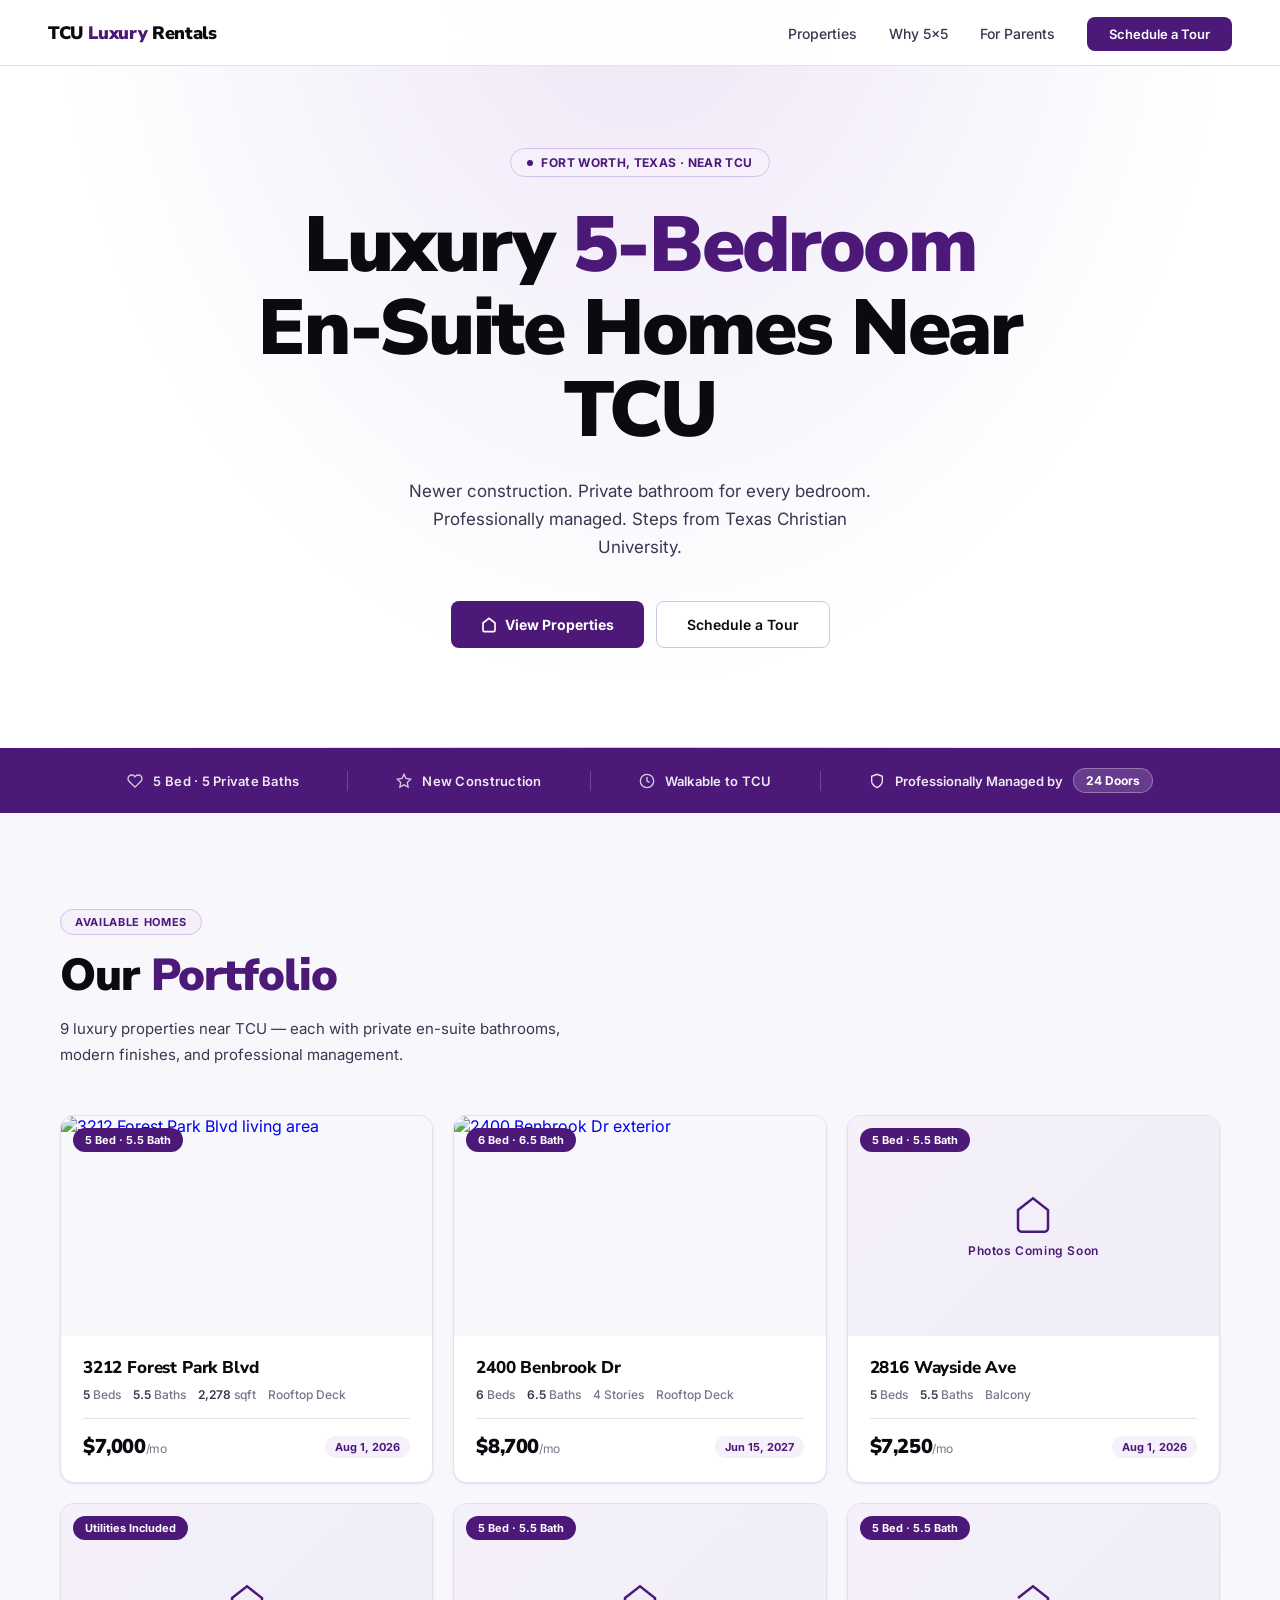
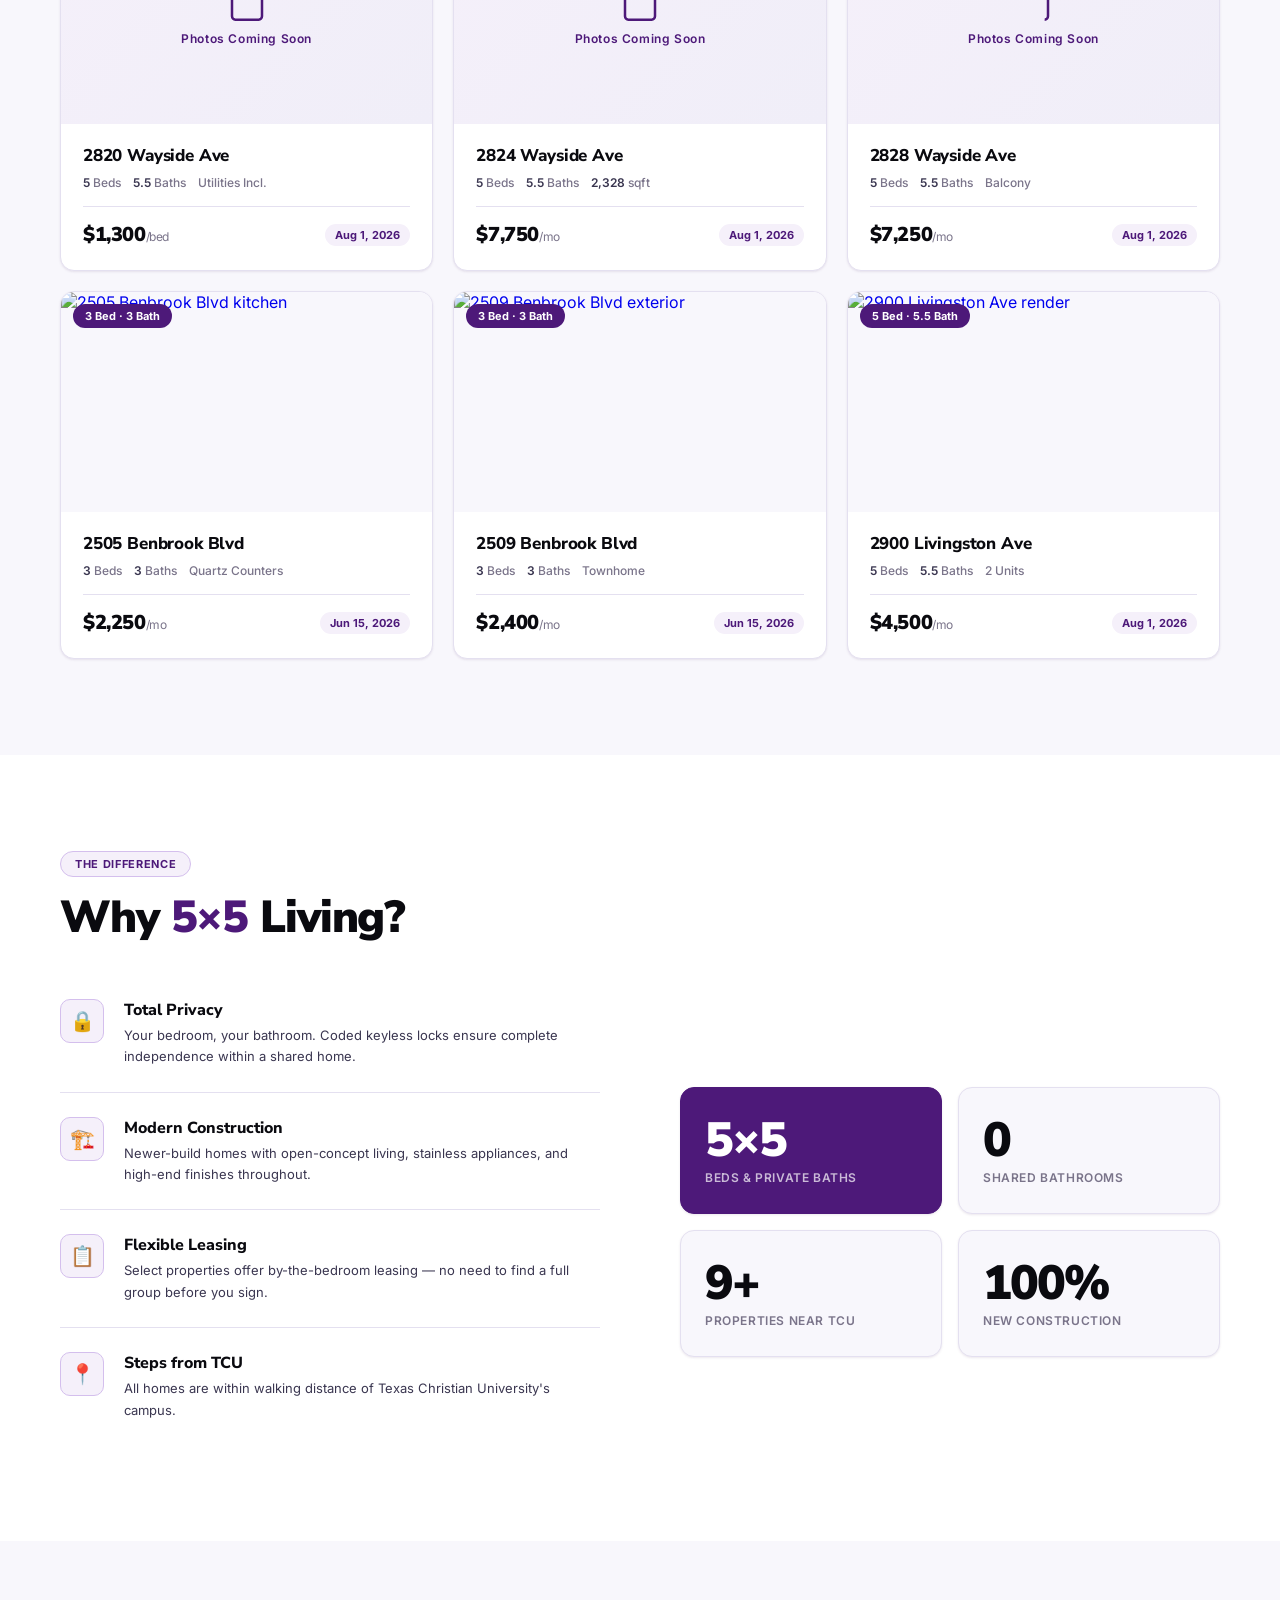
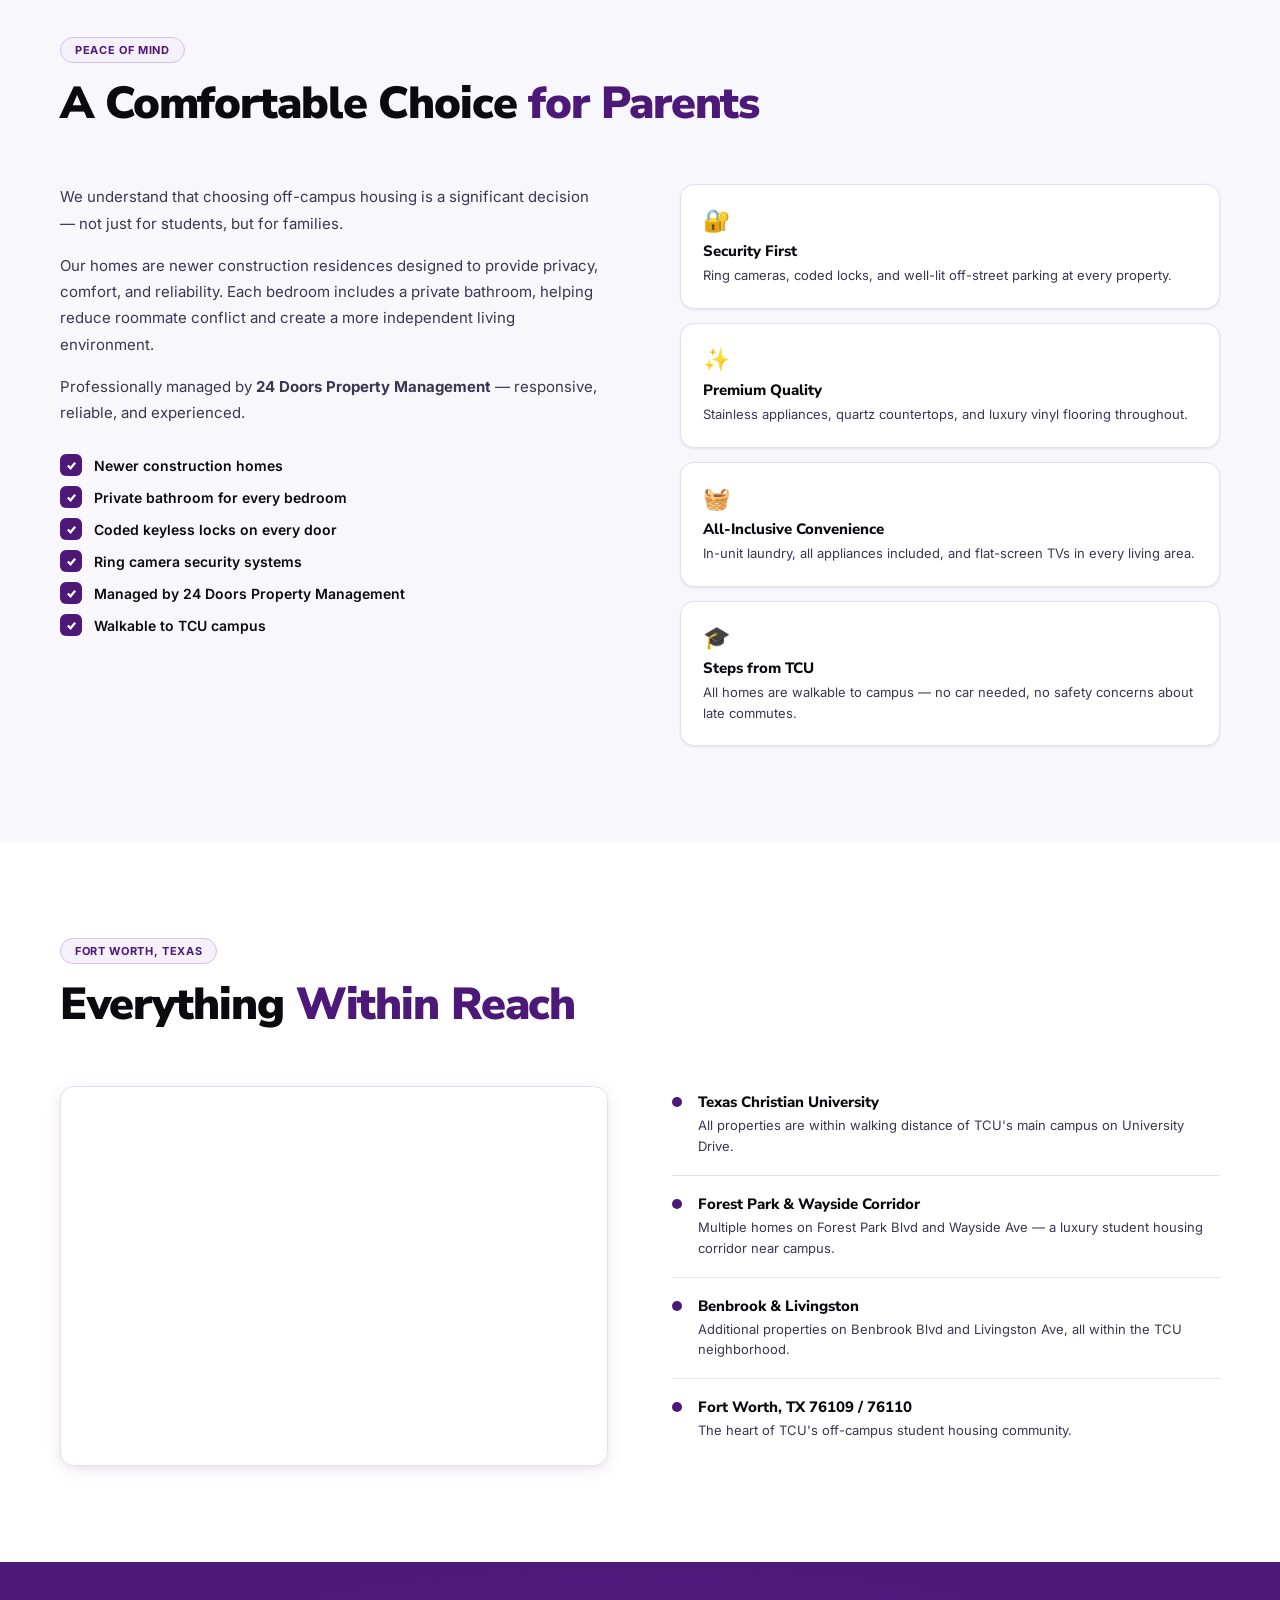
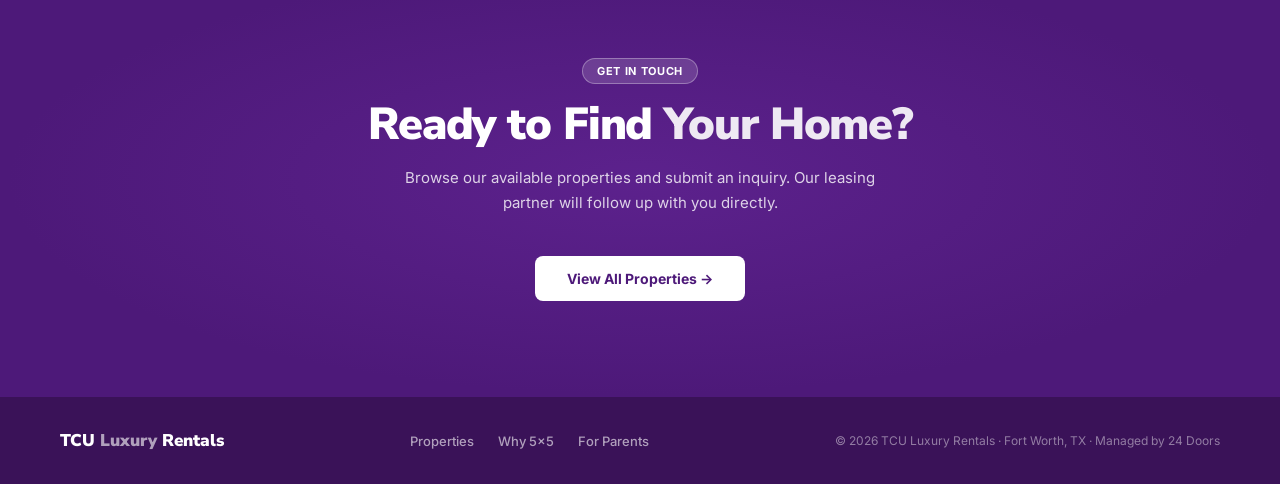
==== index.html @ 5ddd0b1a "Add files via upload" ====
<!DOCTYPE html>
<html lang="en">
<head>
  <meta charset="UTF-8">
  <meta name="viewport" content="width=device-width, initial-scale=1.0">
  <title>TCU Luxury Rentals | Luxury Student Homes Near TCU Fort Worth</title>
  <meta name="description" content="Luxury 5-bedroom en-suite homes near Texas Christian University. Private bathrooms, new construction, professionally managed by 24 Doors. Fort Worth, TX.">
  <meta name="keywords" content="TCU rentals, luxury student housing Fort Worth, 5 bedroom near TCU, en-suite student housing, TCU off-campus housing, 24 doors property management">
  <link rel="preconnect" href="https://fonts.googleapis.com">
  <link rel="preconnect" href="https://fonts.gstatic.com" crossorigin>
  <link href="https://fonts.googleapis.com/css2?family=Nunito+Sans:wght@300;400;600;700;800;900&family=Inter:wght@300;400;500;600&display=swap" rel="stylesheet">
  <style>
    :root {
      --white: #ffffff;
      --bg: #f8f7fc;
      --bg-2: #f0eef8;
      --border: #e4e0f0;
      --border-2: #ccc8e0;
      --text: #0a0a0f;
      --text-2: #3a3650;
      --text-3: #7a748a;
      --purple: #4D1979;
      --purple-light: #6b2aa0;
      --purple-dark: #3a1258;
      --purple-bg: #f5f0fa;
      --purple-bg-2: #ede5f7;
      --purple-border: #d4bfed;
      --shadow-sm: 0 1px 3px rgba(77,25,121,0.06), 0 1px 2px rgba(0,0,0,0.04);
      --shadow: 0 4px 16px rgba(77,25,121,0.1), 0 2px 4px rgba(0,0,0,0.04);
      --shadow-lg: 0 12px 40px rgba(77,25,121,0.15), 0 4px 12px rgba(0,0,0,0.06);
      --radius: 14px;
      --radius-sm: 8px;
    }
    * { margin: 0; padding: 0; box-sizing: border-box; }
    html { scroll-behavior: smooth; }
    body { background: var(--white); color: var(--text); font-family: 'Inter', sans-serif; font-weight: 400; overflow-x: hidden; -webkit-font-smoothing: antialiased; }

    /* NAV */
    nav {
      position: fixed; top: 0; left: 0; right: 0; z-index: 100;
      background: rgba(255,255,255,0.95); backdrop-filter: blur(20px);
      border-bottom: 1px solid var(--border);
      padding: 0 48px; height: 66px;
      display: flex; align-items: center; justify-content: space-between;
    }
    .nav-logo { font-family: 'Nunito Sans', sans-serif; font-size: 18px; font-weight: 900; color: var(--text); text-decoration: none; letter-spacing: -0.02em; }
    .nav-logo span { color: var(--purple); }
    .nav-links { display: flex; align-items: center; gap: 32px; list-style: none; }
    .nav-links a { color: var(--text-2); text-decoration: none; font-size: 14px; font-weight: 500; transition: color .2s; }
    .nav-links a:hover { color: var(--purple); }
    .nav-cta { background: var(--purple) !important; color: white !important; padding: 9px 22px !important; border-radius: var(--radius-sm) !important; font-size: 13px !important; font-weight: 600 !important; transition: background .2s !important; }
    .nav-cta:hover { background: var(--purple-light) !important; }

    /* HERO */
    .hero {
      padding: 148px 48px 100px;
      text-align: center;
      background: var(--white);
      position: relative; overflow: hidden;
    }
    .hero::before {
      content: ''; position: absolute; top: 0; left: 0; right: 0; height: 100%;
      background: radial-gradient(ellipse at 50% -10%, var(--purple-bg-2) 0%, transparent 65%);
      pointer-events: none;
    }
    .hero::after {
      content: ''; position: absolute; bottom: 0; left: 0; right: 0; height: 1px;
      background: linear-gradient(to right, transparent, var(--purple-border), transparent);
    }
    .hero-eyebrow {
      display: inline-flex; align-items: center; gap: 8px;
      background: var(--purple-bg); border: 1px solid var(--purple-border);
      color: var(--purple); font-size: 12px; font-weight: 700;
      padding: 6px 16px; border-radius: 999px; margin-bottom: 28px;
      letter-spacing: 0.03em; text-transform: uppercase;
    }
    .hero-eyebrow::before { content: ''; width: 6px; height: 6px; background: var(--purple); border-radius: 50%; }
    .hero h1 {
      font-family: 'Nunito Sans', sans-serif;
      font-size: clamp(42px, 6.5vw, 78px);
      font-weight: 900; line-height: 1.06;
      letter-spacing: -0.03em; color: var(--text);
      margin-bottom: 24px; max-width: 820px;
      margin-left: auto; margin-right: auto;
    }
    .hero h1 span { color: var(--purple); }
    .hero-sub { font-size: 17px; color: var(--text-2); line-height: 1.65; max-width: 500px; margin: 0 auto 40px; }
    .hero-btns { display: flex; gap: 12px; justify-content: center; flex-wrap: wrap; }
    .btn-primary {
      display: inline-flex; align-items: center; gap: 8px;
      background: var(--purple); color: white; padding: 14px 30px;
      border-radius: var(--radius-sm); font-size: 14px; font-weight: 700;
      text-decoration: none; transition: all .2s; border: none; cursor: pointer;
      font-family: 'Inter', sans-serif;
    }
    .btn-primary:hover { background: var(--purple-light); transform: translateY(-1px); box-shadow: 0 8px 24px rgba(77,25,121,0.3); }
    .btn-outline {
      display: inline-flex; align-items: center; gap: 8px;
      background: white; color: var(--text); padding: 14px 30px;
      border-radius: var(--radius-sm); font-size: 14px; font-weight: 600;
      text-decoration: none; border: 1.5px solid var(--border-2);
      transition: all .2s;
    }
    .btn-outline:hover { border-color: var(--purple); color: var(--purple); transform: translateY(-1px); }

    /* TRUST BAR */
    .trust-bar { background: var(--purple); padding: 20px 48px; }
    .trust-bar-inner {
      max-width: 1160px; margin: 0 auto;
      display: flex; align-items: center; justify-content: center;
      gap: 48px; flex-wrap: wrap;
    }
    .trust-item { display: flex; align-items: center; gap: 10px; font-size: 13px; font-weight: 600; color: rgba(255,255,255,0.9); letter-spacing: 0.02em; }
    .trust-item svg { opacity: 0.85; flex-shrink: 0; }
    .trust-divider { width: 1px; height: 20px; background: rgba(255,255,255,0.2); }
    .trust-managed { display: flex; align-items: center; gap: 10px; font-size: 13px; font-weight: 600; color: rgba(255,255,255,0.9); }
    .trust-managed-badge {
      background: rgba(255,255,255,0.15); border: 1px solid rgba(255,255,255,0.3);
      padding: 4px 12px; border-radius: 999px; font-size: 12px; font-weight: 700; color: white;
    }

    /* SECTION */
    section { padding: 96px 48px; }
    .section-inner { max-width: 1160px; margin: 0 auto; }
    .section-label {
      display: inline-block; font-size: 11px; font-weight: 700; color: var(--purple);
      background: var(--purple-bg); border: 1px solid var(--purple-border);
      padding: 5px 14px; border-radius: 999px; margin-bottom: 16px;
      letter-spacing: 0.06em; text-transform: uppercase;
    }
    .section-title {
      font-family: 'Nunito Sans', sans-serif;
      font-size: clamp(28px, 3.5vw, 46px); font-weight: 900;
      letter-spacing: -0.025em; color: var(--text); line-height: 1.1; margin-bottom: 16px;
    }
    .section-title span { color: var(--purple); }
    .section-sub { font-size: 15px; color: var(--text-2); line-height: 1.7; max-width: 520px; }

    /* PROPERTIES */
    #properties { background: var(--bg); }
    .properties-header { display: flex; align-items: flex-end; justify-content: space-between; margin-bottom: 48px; flex-wrap: wrap; gap: 20px; }
    .properties-grid { display: grid; grid-template-columns: repeat(3, 1fr); gap: 20px; }

    .property-card {
      background: var(--white); border: 1.5px solid var(--border);
      border-radius: var(--radius); overflow: hidden;
      text-decoration: none; display: block;
      transition: box-shadow .25s, transform .25s, border-color .25s;
      box-shadow: var(--shadow-sm);
    }
    .property-card:hover { box-shadow: var(--shadow-lg); transform: translateY(-5px); border-color: var(--purple-border); }
    .card-img-wrap { height: 220px; overflow: hidden; background: var(--bg); position: relative; }
    .card-img-wrap img { width: 100%; height: 100%; object-fit: cover; transition: transform .5s; }
    .property-card:hover .card-img-wrap img { transform: scale(1.04); }
    .card-img-placeholder {
      width: 100%; height: 100%;
      background: linear-gradient(135deg, var(--purple-bg) 0%, var(--bg-2) 100%);
      display: flex; flex-direction: column; align-items: center; justify-content: center; gap: 8px;
    }
    .card-img-placeholder span { font-size: 12px; font-weight: 600; color: var(--purple); letter-spacing: 0.05em; }
    .card-badge {
      position: absolute; top: 12px; left: 12px;
      background: var(--purple); color: white;
      font-size: 11px; font-weight: 700; padding: 5px 12px; border-radius: 999px;
    }
    .card-body { padding: 20px 22px 22px; }
    .card-address { font-family: 'Nunito Sans', sans-serif; font-size: 17px; font-weight: 800; color: var(--text); margin-bottom: 8px; letter-spacing: -0.01em; }
    .card-specs { display: flex; gap: 12px; margin-bottom: 16px; flex-wrap: wrap; }
    .card-spec { font-size: 12px; color: var(--text-3); font-weight: 500; }
    .card-spec strong { color: var(--text-2); font-weight: 600; }
    .card-footer { display: flex; align-items: center; justify-content: space-between; padding-top: 14px; border-top: 1px solid var(--border); }
    .card-price { font-family: 'Nunito Sans', sans-serif; font-size: 20px; font-weight: 900; color: var(--text); letter-spacing: -0.02em; }
    .card-price small { font-family: 'Inter', sans-serif; font-size: 12px; color: var(--text-3); font-weight: 400; }
    .card-avail { font-size: 11px; color: var(--purple); font-weight: 700; background: var(--purple-bg); padding: 4px 10px; border-radius: 999px; }

    /* WHY */
    #why { background: var(--white); }
    .why-grid { display: grid; grid-template-columns: 1fr 1fr; gap: 80px; align-items: center; margin-top: 56px; }
    .why-points { display: flex; flex-direction: column; gap: 0; }
    .why-point { display: flex; gap: 20px; align-items: flex-start; padding: 24px 0; border-bottom: 1px solid var(--border); }
    .why-point:first-child { padding-top: 0; }
    .why-point:last-child { border-bottom: none; }
    .why-point-icon { width: 44px; height: 44px; background: var(--purple-bg); border: 1.5px solid var(--purple-border); border-radius: 10px; display: flex; align-items: center; justify-content: center; flex-shrink: 0; font-size: 20px; }
    .why-point-text h4 { font-family: 'Nunito Sans', sans-serif; font-size: 16px; font-weight: 800; color: var(--text); margin-bottom: 4px; }
    .why-point-text p { font-size: 13px; color: var(--text-2); line-height: 1.65; }
    .why-stats { display: grid; grid-template-columns: 1fr 1fr; gap: 16px; }
    .why-stat-card { background: var(--bg); border: 1.5px solid var(--border); border-radius: var(--radius); padding: 28px 24px; box-shadow: var(--shadow-sm); }
    .why-stat-card.highlight { background: var(--purple); border-color: var(--purple); }
    .why-stat-num { font-family: 'Nunito Sans', sans-serif; font-size: 48px; font-weight: 900; letter-spacing: -0.04em; color: var(--text); line-height: 1; margin-bottom: 6px; }
    .why-stat-card.highlight .why-stat-num { color: white; }
    .why-stat-label { font-size: 12px; color: var(--text-3); font-weight: 600; text-transform: uppercase; letter-spacing: 0.05em; }
    .why-stat-card.highlight .why-stat-label { color: rgba(255,255,255,0.7); }

    /* PARENTS */
    #parents { background: var(--bg); }
    .parents-grid { display: grid; grid-template-columns: 1fr 1fr; gap: 80px; align-items: start; margin-top: 56px; }
    .parents-copy p { font-size: 15px; color: var(--text-2); line-height: 1.75; margin-bottom: 16px; }
    .parents-checklist { list-style: none; display: flex; flex-direction: column; gap: 10px; margin-top: 28px; }
    .parents-checklist li { display: flex; align-items: center; gap: 12px; font-size: 14px; font-weight: 600; color: var(--text); }
    .check-icon { width: 22px; height: 22px; background: var(--purple); border-radius: 6px; display: flex; align-items: center; justify-content: center; flex-shrink: 0; }
    .check-icon svg { width: 11px; height: 11px; color: white; }
    .parents-right { display: flex; flex-direction: column; gap: 14px; }
    .highlight-card { background: var(--white); border: 1.5px solid var(--border); border-radius: var(--radius); padding: 22px; transition: all .2s; box-shadow: var(--shadow-sm); }
    .highlight-card:hover { box-shadow: var(--shadow); border-color: var(--purple-border); transform: translateY(-2px); }
    .highlight-card-icon { font-size: 22px; margin-bottom: 8px; display: block; }
    .highlight-card h4 { font-family: 'Nunito Sans', sans-serif; font-size: 15px; font-weight: 800; color: var(--text); margin-bottom: 4px; }
    .highlight-card p { font-size: 13px; color: var(--text-2); line-height: 1.6; }

    /* LOCATION */
    #location { background: var(--white); }
    .location-grid { display: grid; grid-template-columns: 1fr 1fr; gap: 64px; align-items: center; margin-top: 56px; }
    .location-map { height: 380px; border-radius: var(--radius); overflow: hidden; border: 1.5px solid var(--border); box-shadow: var(--shadow); }
    .location-map iframe { width: 100%; height: 100%; border: none; }
    .location-points { display: flex; flex-direction: column; }
    .location-point { display: flex; gap: 16px; align-items: flex-start; padding: 18px 0; border-bottom: 1px solid var(--border); }
    .location-point:first-child { padding-top: 0; }
    .location-point:last-child { border-bottom: none; }
    .location-dot { width: 10px; height: 10px; background: var(--purple); border-radius: 50%; margin-top: 5px; flex-shrink: 0; }
    .location-point h4 { font-family: 'Nunito Sans', sans-serif; font-size: 15px; font-weight: 800; color: var(--text); margin-bottom: 3px; }
    .location-point p { font-size: 13px; color: var(--text-2); line-height: 1.6; }

    /* CTA */
    #contact { background: var(--purple); padding: 96px 48px; text-align: center; position: relative; overflow: hidden; }
    #contact::before { content: ''; position: absolute; inset: 0; background: radial-gradient(ellipse at center, rgba(107,42,160,0.5) 0%, transparent 70%); }
    #contact .section-inner { position: relative; z-index: 1; }
    #contact .section-label { background: rgba(255,255,255,0.15); border-color: rgba(255,255,255,0.3); color: white; }
    #contact .section-title { color: white; }
    #contact .section-sub { color: rgba(255,255,255,0.8); margin: 0 auto 40px; text-align: center; }
    .btn-white { display: inline-flex; align-items: center; gap: 8px; background: white; color: var(--purple); padding: 14px 32px; border-radius: var(--radius-sm); font-size: 14px; font-weight: 700; text-decoration: none; transition: all .2s; font-family: 'Inter', sans-serif; }
    .btn-white:hover { transform: translateY(-2px); box-shadow: 0 8px 32px rgba(0,0,0,0.2); }

    /* FOOTER */
    footer { background: var(--purple-dark); padding: 32px 48px; }
    .footer-inner { max-width: 1160px; margin: 0 auto; display: flex; align-items: center; justify-content: space-between; flex-wrap: wrap; gap: 16px; }
    .footer-logo { font-family: 'Nunito Sans', sans-serif; font-size: 17px; font-weight: 900; color: white; }
    .footer-logo span { color: rgba(255,255,255,0.6); }
    .footer-links { display: flex; gap: 24px; list-style: none; }
    .footer-links a { font-size: 13px; color: rgba(255,255,255,0.6); text-decoration: none; font-weight: 500; transition: color .2s; }
    .footer-links a:hover { color: white; }
    .footer-copy { font-size: 12px; color: rgba(255,255,255,0.45); }

    /* MOBILE STICKY */
    .sticky-cta { display: none; position: fixed; bottom: 16px; left: 16px; right: 16px; z-index: 99; background: var(--purple); color: white; text-align: center; padding: 15px; border-radius: var(--radius-sm); font-size: 14px; font-weight: 700; text-decoration: none; box-shadow: 0 8px 24px rgba(77,25,121,0.4); font-family: 'Inter', sans-serif; }

    /* RESPONSIVE */
    @media (max-width: 1024px) { .properties-grid { grid-template-columns: repeat(2, 1fr); } }
    @media (max-width: 768px) {
      nav { padding: 0 20px; } .nav-links { display: none; }
      section { padding: 64px 20px; } .hero { padding: 110px 20px 72px; }
      .trust-bar { padding: 16px 20px; } .trust-bar-inner { gap: 16px; } .trust-divider { display: none; }
      .properties-grid { grid-template-columns: 1fr; gap: 16px; }
      .why-grid, .parents-grid, .location-grid { grid-template-columns: 1fr; gap: 40px; }
      .why-stats { grid-template-columns: 1fr 1fr; }
      footer { padding: 28px 20px; } .footer-inner { flex-direction: column; gap: 12px; } .footer-links { display: none; }
      .sticky-cta { display: block; } #contact { padding: 72px 20px; }
    }
    @media (max-width: 480px) { .hero h1 { font-size: 38px; } .hero-btns { flex-direction: column; align-items: center; } .why-stats { grid-template-columns: 1fr; } }

    @keyframes fadeUp { from { opacity: 0; transform: translateY(16px); } to { opacity: 1; transform: translateY(0); } }
    .hero-content-wrap { animation: fadeUp 0.7s ease forwards; }
  </style>
</head>
<body>

  <nav>
    <a href="index.html" class="nav-logo">TCU <span>Luxury</span> Rentals</a>
    <ul class="nav-links">
      <li><a href="#properties">Properties</a></li>
      <li><a href="#why">Why 5×5</a></li>
      <li><a href="#parents">For Parents</a></li>
      <li><a href="#contact" class="nav-cta">Schedule a Tour</a></li>
    </ul>
  </nav>

  <section class="hero">
    <div class="hero-content-wrap">
      <div class="hero-eyebrow">Fort Worth, Texas &middot; Near TCU</div>
      <h1>Luxury <span>5-Bedroom</span><br>En-Suite Homes Near TCU</h1>
      <p class="hero-sub">Newer construction. Private bathroom for every bedroom. Professionally managed. Steps from Texas Christian University.</p>
      <div class="hero-btns">
        <a href="#properties" class="btn-primary">
          <svg width="16" height="16" viewBox="0 0 24 24" fill="none" stroke="currentColor" stroke-width="2.5"><path d="M3 9l9-7 9 7v11a2 2 0 01-2 2H5a2 2 0 01-2-2z"/></svg>
          View Properties
        </a>
        <a href="#contact" class="btn-outline">Schedule a Tour</a>
      </div>
    </div>
  </section>

  <div class="trust-bar">
    <div class="trust-bar-inner">
      <div class="trust-item">
        <svg width="16" height="16" viewBox="0 0 24 24" fill="none" stroke="currentColor" stroke-width="2"><path d="M20.84 4.61a5.5 5.5 0 00-7.78 0L12 5.67l-1.06-1.06a5.5 5.5 0 00-7.78 7.78l1.06 1.06L12 21.23l7.78-7.78 1.06-1.06a5.5 5.5 0 000-7.78z"/></svg>
        5 Bed · 5 Private Baths
      </div>
      <div class="trust-divider"></div>
      <div class="trust-item">
        <svg width="16" height="16" viewBox="0 0 24 24" fill="none" stroke="currentColor" stroke-width="2"><polygon points="12,2 15.09,8.26 22,9.27 17,14.14 18.18,21.02 12,17.77 5.82,21.02 7,14.14 2,9.27 8.91,8.26"/></svg>
        New Construction
      </div>
      <div class="trust-divider"></div>
      <div class="trust-item">
        <svg width="16" height="16" viewBox="0 0 24 24" fill="none" stroke="currentColor" stroke-width="2"><circle cx="12" cy="12" r="10"/><polyline points="12,6 12,12 16,14"/></svg>
        Walkable to TCU
      </div>
      <div class="trust-divider"></div>
      <div class="trust-managed">
        <svg width="16" height="16" viewBox="0 0 24 24" fill="none" stroke="currentColor" stroke-width="2"><path d="M12 22s8-4 8-10V5l-8-3-8 3v7c0 6 8 10 8 10z"/></svg>
        Professionally Managed by <div class="trust-managed-badge">24 Doors</div>
      </div>
    </div>
  </div>

  <section id="properties">
    <div class="section-inner">
      <div class="properties-header">
        <div>
          <span class="section-label">Available Homes</span>
          <h2 class="section-title">Our <span>Portfolio</span></h2>
          <p class="section-sub">9 luxury properties near TCU — each with private en-suite bathrooms, modern finishes, and professional management.</p>
        </div>
      </div>
      <div class="properties-grid">

        <a href="properties/3212-forest-park.html" class="property-card">
          <div class="card-img-wrap">
            <img src="images/3212-forest-park/living-1.jpg" alt="3212 Forest Park Blvd living area" loading="lazy">
            <div class="card-badge">5 Bed · 5.5 Bath</div>
          </div>
          <div class="card-body">
            <div class="card-address">3212 Forest Park Blvd</div>
            <div class="card-specs">
              <div class="card-spec"><strong>5</strong> Beds</div>
              <div class="card-spec"><strong>5.5</strong> Baths</div>
              <div class="card-spec"><strong>2,278</strong> sqft</div>
              <div class="card-spec">Rooftop Deck</div>
            </div>
            <div class="card-footer">
              <div class="card-price">$7,000<small>/mo</small></div>
              <div class="card-avail">Aug 1, 2026</div>
            </div>
          </div>
        </a>

        <a href="properties/2400-benbrook-dr.html" class="property-card">
          <div class="card-img-wrap">
            <img src="images/2400-benbrook-dr/exterior-aerial-2.jpg" alt="2400 Benbrook Dr exterior" loading="lazy">
            <div class="card-badge">6 Bed · 6.5 Bath</div>
          </div>
          <div class="card-body">
            <div class="card-address">2400 Benbrook Dr</div>
            <div class="card-specs">
              <div class="card-spec"><strong>6</strong> Beds</div>
              <div class="card-spec"><strong>6.5</strong> Baths</div>
              <div class="card-spec">4 Stories</div>
              <div class="card-spec">Rooftop Deck</div>
            </div>
            <div class="card-footer">
              <div class="card-price">$8,700<small>/mo</small></div>
              <div class="card-avail">Jun 15, 2027</div>
            </div>
          </div>
        </a>

        <a href="properties/2816-wayside.html" class="property-card">
          <div class="card-img-wrap">
            <div class="card-img-placeholder">
              <svg width="40" height="40" viewBox="0 0 24 24" fill="none" stroke="#4D1979" stroke-width="1.5"><path d="M3 9l9-7 9 7v11a2 2 0 01-2 2H5a2 2 0 01-2-2z"/></svg>
              <span>Photos Coming Soon</span>
            </div>
            <div class="card-badge">5 Bed · 5.5 Bath</div>
          </div>
          <div class="card-body">
            <div class="card-address">2816 Wayside Ave</div>
            <div class="card-specs">
              <div class="card-spec"><strong>5</strong> Beds</div>
              <div class="card-spec"><strong>5.5</strong> Baths</div>
              <div class="card-spec">Balcony</div>
            </div>
            <div class="card-footer">
              <div class="card-price">$7,250<small>/mo</small></div>
              <div class="card-avail">Aug 1, 2026</div>
            </div>
          </div>
        </a>

        <a href="properties/2820-wayside.html" class="property-card">
          <div class="card-img-wrap">
            <div class="card-img-placeholder">
              <svg width="40" height="40" viewBox="0 0 24 24" fill="none" stroke="#4D1979" stroke-width="1.5"><path d="M3 9l9-7 9 7v11a2 2 0 01-2 2H5a2 2 0 01-2-2z"/></svg>
              <span>Photos Coming Soon</span>
            </div>
            <div class="card-badge">Utilities Included</div>
          </div>
          <div class="card-body">
            <div class="card-address">2820 Wayside Ave</div>
            <div class="card-specs">
              <div class="card-spec"><strong>5</strong> Beds</div>
              <div class="card-spec"><strong>5.5</strong> Baths</div>
              <div class="card-spec">Utilities Incl.</div>
            </div>
            <div class="card-footer">
              <div class="card-price">$1,300<small>/bed</small></div>
              <div class="card-avail">Aug 1, 2026</div>
            </div>
          </div>
        </a>

        <a href="properties/2824-wayside.html" class="property-card">
          <div class="card-img-wrap">
            <div class="card-img-placeholder">
              <svg width="40" height="40" viewBox="0 0 24 24" fill="none" stroke="#4D1979" stroke-width="1.5"><path d="M3 9l9-7 9 7v11a2 2 0 01-2 2H5a2 2 0 01-2-2z"/></svg>
              <span>Photos Coming Soon</span>
            </div>
            <div class="card-badge">5 Bed · 5.5 Bath</div>
          </div>
          <div class="card-body">
            <div class="card-address">2824 Wayside Ave</div>
            <div class="card-specs">
              <div class="card-spec"><strong>5</strong> Beds</div>
              <div class="card-spec"><strong>5.5</strong> Baths</div>
              <div class="card-spec"><strong>2,328</strong> sqft</div>
            </div>
            <div class="card-footer">
              <div class="card-price">$7,750<small>/mo</small></div>
              <div class="card-avail">Aug 1, 2026</div>
            </div>
          </div>
        </a>

        <a href="properties/2828-wayside.html" class="property-card">
          <div class="card-img-wrap">
            <div class="card-img-placeholder">
              <svg width="40" height="40" viewBox="0 0 24 24" fill="none" stroke="#4D1979" stroke-width="1.5"><path d="M3 9l9-7 9 7v11a2 2 0 01-2 2"/></svg>
              <span>Photos Coming Soon</span>
            </div>
            <div class="card-badge">5 Bed · 5.5 Bath</div>
          </div>
          <div class="card-body">
            <div class="card-address">2828 Wayside Ave</div>
            <div class="card-specs">
              <div class="card-spec"><strong>5</strong> Beds</div>
              <div class="card-spec"><strong>5.5</strong> Baths</div>
              <div class="card-spec">Balcony</div>
            </div>
            <div class="card-footer">
              <div class="card-price">$7,250<small>/mo</small></div>
              <div class="card-avail">Aug 1, 2026</div>
            </div>
          </div>
        </a>

        <a href="properties/2505-benbrook-blvd.html" class="property-card">
          <div class="card-img-wrap">
            <img src="images/2505-benbrook-blvd/kitchen-2.jpg" alt="2505 Benbrook Blvd kitchen" loading="lazy">
            <div class="card-badge">3 Bed · 3 Bath</div>
          </div>
          <div class="card-body">
            <div class="card-address">2505 Benbrook Blvd</div>
            <div class="card-specs">
              <div class="card-spec"><strong>3</strong> Beds</div>
              <div class="card-spec"><strong>3</strong> Baths</div>
              <div class="card-spec">Quartz Counters</div>
            </div>
            <div class="card-footer">
              <div class="card-price">$2,250<small>/mo</small></div>
              <div class="card-avail">Jun 15, 2026</div>
            </div>
          </div>
        </a>

        <a href="properties/2509-benbrook-blvd.html" class="property-card">
          <div class="card-img-wrap">
            <img src="images/2509-benbrook-blvd/exterior.webp" alt="2509 Benbrook Blvd exterior" loading="lazy">
            <div class="card-badge">3 Bed · 3 Bath</div>
          </div>
          <div class="card-body">
            <div class="card-address">2509 Benbrook Blvd</div>
            <div class="card-specs">
              <div class="card-spec"><strong>3</strong> Beds</div>
              <div class="card-spec"><strong>3</strong> Baths</div>
              <div class="card-spec">Townhome</div>
            </div>
            <div class="card-footer">
              <div class="card-price">$2,400<small>/mo</small></div>
              <div class="card-avail">Jun 15, 2026</div>
            </div>
          </div>
        </a>

        <a href="properties/2900-livingston.html" class="property-card">
          <div class="card-img-wrap">
            <img src="images/2900-livingston/exterior-render.webp" alt="2900 Livingston Ave render" loading="lazy">
            <div class="card-badge">5 Bed · 5.5 Bath</div>
          </div>
          <div class="card-body">
            <div class="card-address">2900 Livingston Ave</div>
            <div class="card-specs">
              <div class="card-spec"><strong>5</strong> Beds</div>
              <div class="card-spec"><strong>5.5</strong> Baths</div>
              <div class="card-spec">2 Units</div>
            </div>
            <div class="card-footer">
              <div class="card-price">$4,500<small>/mo</small></div>
              <div class="card-avail">Aug 1, 2026</div>
            </div>
          </div>
        </a>

      </div>
    </div>
  </section>

  <section id="why">
    <div class="section-inner">
      <span class="section-label">The Difference</span>
      <h2 class="section-title">Why <span>5×5</span> Living?</h2>
      <div class="why-grid">
        <div class="why-points">
          <div class="why-point">
            <div class="why-point-icon">🔒</div>
            <div class="why-point-text">
              <h4>Total Privacy</h4>
              <p>Your bedroom, your bathroom. Coded keyless locks ensure complete independence within a shared home.</p>
            </div>
          </div>
          <div class="why-point">
            <div class="why-point-icon">🏗️</div>
            <div class="why-point-text">
              <h4>Modern Construction</h4>
              <p>Newer-build homes with open-concept living, stainless appliances, and high-end finishes throughout.</p>
            </div>
          </div>
          <div class="why-point">
            <div class="why-point-icon">📋</div>
            <div class="why-point-text">
              <h4>Flexible Leasing</h4>
              <p>Select properties offer by-the-bedroom leasing — no need to find a full group before you sign.</p>
            </div>
          </div>
          <div class="why-point">
            <div class="why-point-icon">📍</div>
            <div class="why-point-text">
              <h4>Steps from TCU</h4>
              <p>All homes are within walking distance of Texas Christian University's campus.</p>
            </div>
          </div>
        </div>
        <div class="why-stats">
          <div class="why-stat-card highlight">
            <div class="why-stat-num">5×5</div>
            <div class="why-stat-label">Beds & Private Baths</div>
          </div>
          <div class="why-stat-card">
            <div class="why-stat-num">0</div>
            <div class="why-stat-label">Shared Bathrooms</div>
          </div>
          <div class="why-stat-card">
            <div class="why-stat-num">9+</div>
            <div class="why-stat-label">Properties Near TCU</div>
          </div>
          <div class="why-stat-card">
            <div class="why-stat-num">100%</div>
            <div class="why-stat-label">New Construction</div>
          </div>
        </div>
      </div>
    </div>
  </section>

  <section id="parents">
    <div class="section-inner">
      <span class="section-label">Peace of Mind</span>
      <h2 class="section-title">A Comfortable Choice <span>for Parents</span></h2>
      <div class="parents-grid">
        <div>
          <div class="parents-copy">
            <p>We understand that choosing off-campus housing is a significant decision — not just for students, but for families.</p>
            <p>Our homes are newer construction residences designed to provide privacy, comfort, and reliability. Each bedroom includes a private bathroom, helping reduce roommate conflict and create a more independent living environment.</p>
            <p>Professionally managed by <strong>24 Doors Property Management</strong> — responsive, reliable, and experienced.</p>
          </div>
          <ul class="parents-checklist">
            <li><div class="check-icon"><svg viewBox="0 0 12 12" fill="none" stroke="currentColor" stroke-width="2.5"><polyline points="2,6 5,9 10,3"/></svg></div>Newer construction homes</li>
            <li><div class="check-icon"><svg viewBox="0 0 12 12" fill="none" stroke="currentColor" stroke-width="2.5"><polyline points="2,6 5,9 10,3"/></svg></div>Private bathroom for every bedroom</li>
            <li><div class="check-icon"><svg viewBox="0 0 12 12" fill="none" stroke="currentColor" stroke-width="2.5"><polyline points="2,6 5,9 10,3"/></svg></div>Coded keyless locks on every door</li>
            <li><div class="check-icon"><svg viewBox="0 0 12 12" fill="none" stroke="currentColor" stroke-width="2.5"><polyline points="2,6 5,9 10,3"/></svg></div>Ring camera security systems</li>
            <li><div class="check-icon"><svg viewBox="0 0 12 12" fill="none" stroke="currentColor" stroke-width="2.5"><polyline points="2,6 5,9 10,3"/></svg></div>Managed by 24 Doors Property Management</li>
            <li><div class="check-icon"><svg viewBox="0 0 12 12" fill="none" stroke="currentColor" stroke-width="2.5"><polyline points="2,6 5,9 10,3"/></svg></div>Walkable to TCU campus</li>
          </ul>
        </div>
        <div class="parents-right">
          <div class="highlight-card"><span class="highlight-card-icon">🔐</span><h4>Security First</h4><p>Ring cameras, coded locks, and well-lit off-street parking at every property.</p></div>
          <div class="highlight-card"><span class="highlight-card-icon">✨</span><h4>Premium Quality</h4><p>Stainless appliances, quartz countertops, and luxury vinyl flooring throughout.</p></div>
          <div class="highlight-card"><span class="highlight-card-icon">🧺</span><h4>All-Inclusive Convenience</h4><p>In-unit laundry, all appliances included, and flat-screen TVs in every living area.</p></div>
          <div class="highlight-card"><span class="highlight-card-icon">🎓</span><h4>Steps from TCU</h4><p>All homes are walkable to campus — no car needed, no safety concerns about late commutes.</p></div>
        </div>
      </div>
    </div>
  </section>

  <section id="location">
    <div class="section-inner">
      <span class="section-label">Fort Worth, Texas</span>
      <h2 class="section-title">Everything <span>Within Reach</span></h2>
      <div class="location-grid">
        <div class="location-map">
          <iframe src="https://www.google.com/maps/embed?pb=!1m14!1m12!1m3!1d6706.75!2d-97.3657!3d32.7093!2m3!1f0!2f0!3f0!3m2!1i1024!2i768!4f13.1!5e0!3m2!1sen!2sus!4v1" allowfullscreen="" loading="lazy" referrerpolicy="no-referrer-when-downgrade"></iframe>
        </div>
        <div class="location-points">
          <div class="location-point"><div class="location-dot"></div><div><h4>Texas Christian University</h4><p>All properties are within walking distance of TCU's main campus on University Drive.</p></div></div>
          <div class="location-point"><div class="location-dot"></div><div><h4>Forest Park & Wayside Corridor</h4><p>Multiple homes on Forest Park Blvd and Wayside Ave — a luxury student housing corridor near campus.</p></div></div>
          <div class="location-point"><div class="location-dot"></div><div><h4>Benbrook & Livingston</h4><p>Additional properties on Benbrook Blvd and Livingston Ave, all within the TCU neighborhood.</p></div></div>
          <div class="location-point"><div class="location-dot"></div><div><h4>Fort Worth, TX 76109 / 76110</h4><p>The heart of TCU's off-campus student housing community.</p></div></div>
        </div>
      </div>
    </div>
  </section>

  <section id="contact">
    <div class="section-inner">
      <span class="section-label">Get in Touch</span>
      <h2 class="section-title">Ready to Find <span style="color:rgba(255,255,255,0.9)">Your Home?</span></h2>
      <p class="section-sub">Browse our available properties and submit an inquiry. Our leasing partner will follow up with you directly.</p>
      <a href="#properties" class="btn-white">View All Properties →</a>
    </div>
  </section>

  <footer>
    <div class="footer-inner">
      <div class="footer-logo">TCU <span>Luxury</span> Rentals</div>
      <ul class="footer-links">
        <li><a href="#properties">Properties</a></li>
        <li><a href="#why">Why 5×5</a></li>
        <li><a href="#parents">For Parents</a></li>
      </ul>
      <p class="footer-copy">© 2026 TCU Luxury Rentals · Fort Worth, TX · Managed by 24 Doors</p>
    </div>
  </footer>

  <a href="#properties" class="sticky-cta">View Properties & Schedule a Tour</a>

  <script>
    const cards = document.querySelectorAll('.property-card');
    const observer = new IntersectionObserver((entries) => {
      entries.forEach((entry, i) => {
        if (entry.isIntersecting) {
          setTimeout(() => { entry.target.style.opacity = '1'; entry.target.style.transform = 'translateY(0)'; }, i * 60);
          observer.unobserve(entry.target);
        }
      });
    }, { threshold: 0.08 });
    cards.forEach(card => {
      card.style.opacity = '0'; card.style.transform = 'translateY(12px)';
      card.style.transition = 'opacity 0.45s ease, transform 0.45s ease, box-shadow 0.25s, border-color 0.25s';
      observer.observe(card);
    });
  </script>
</body>
</html>
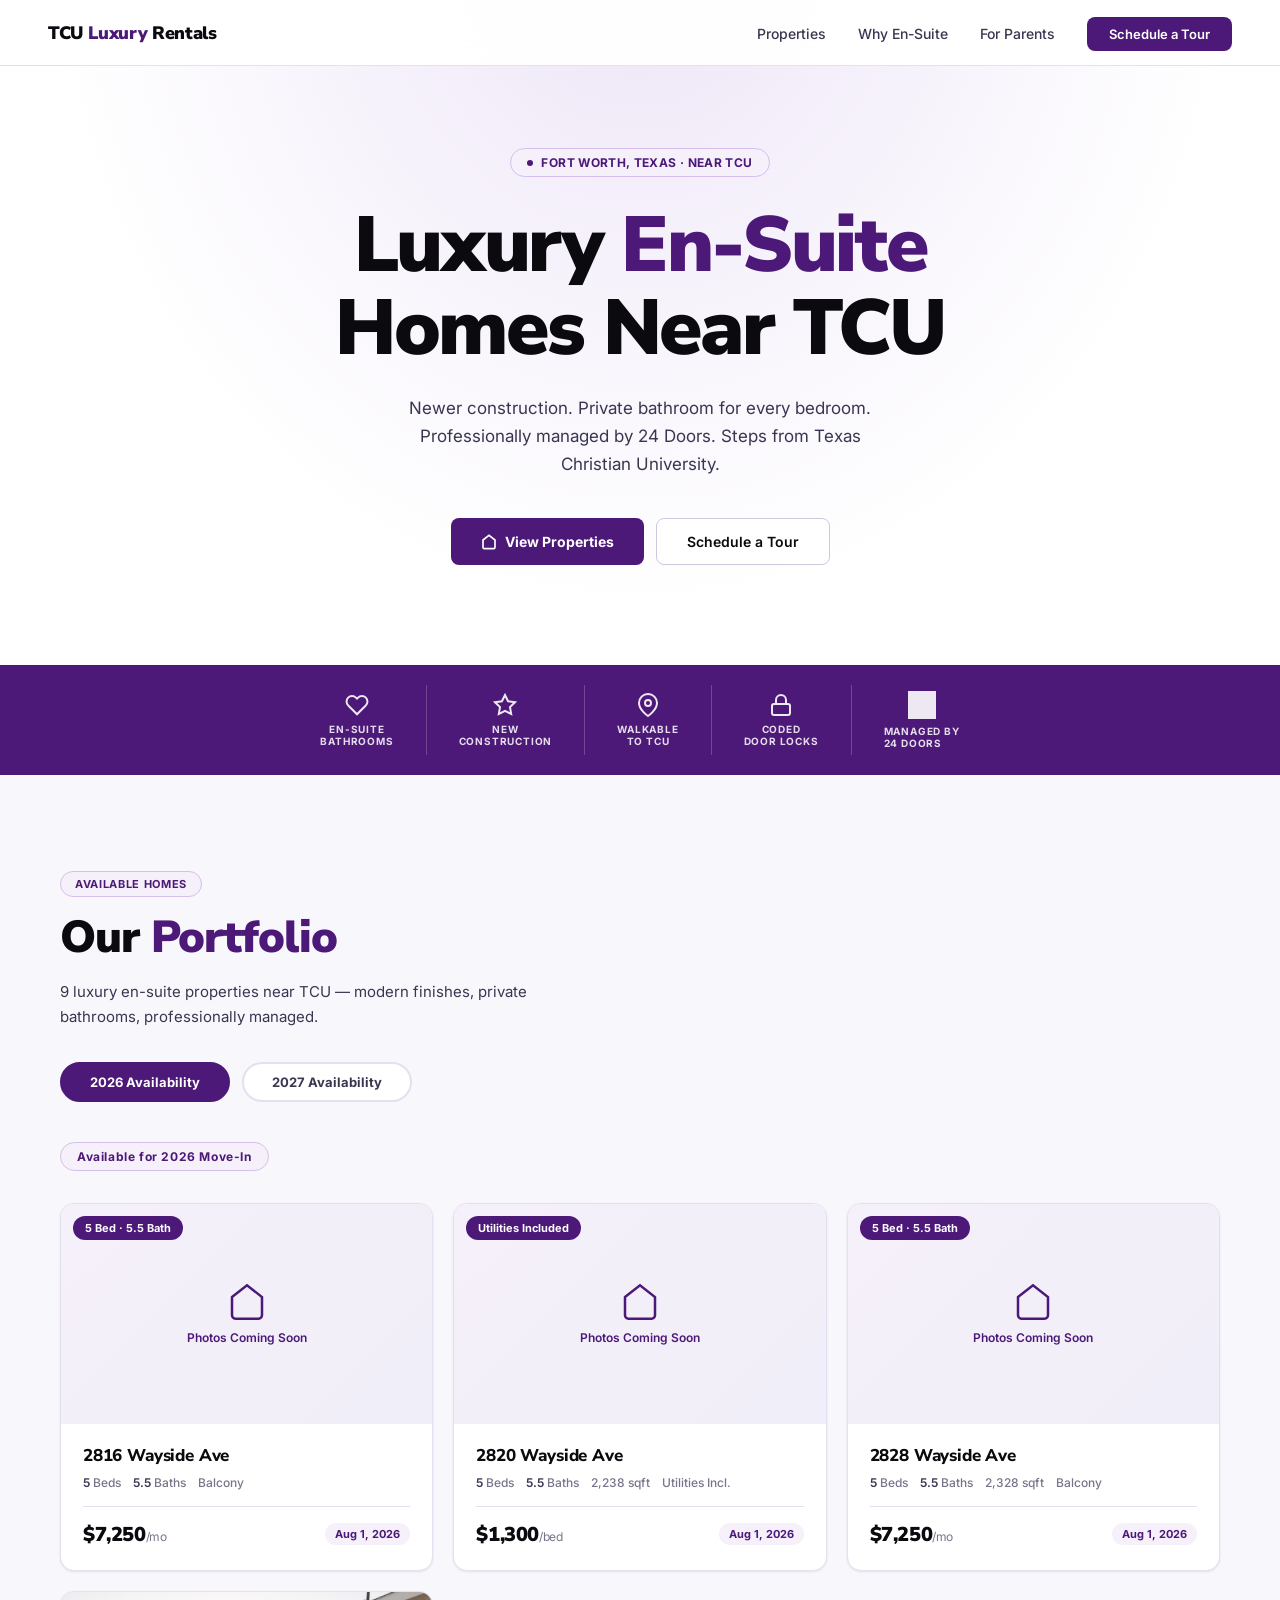
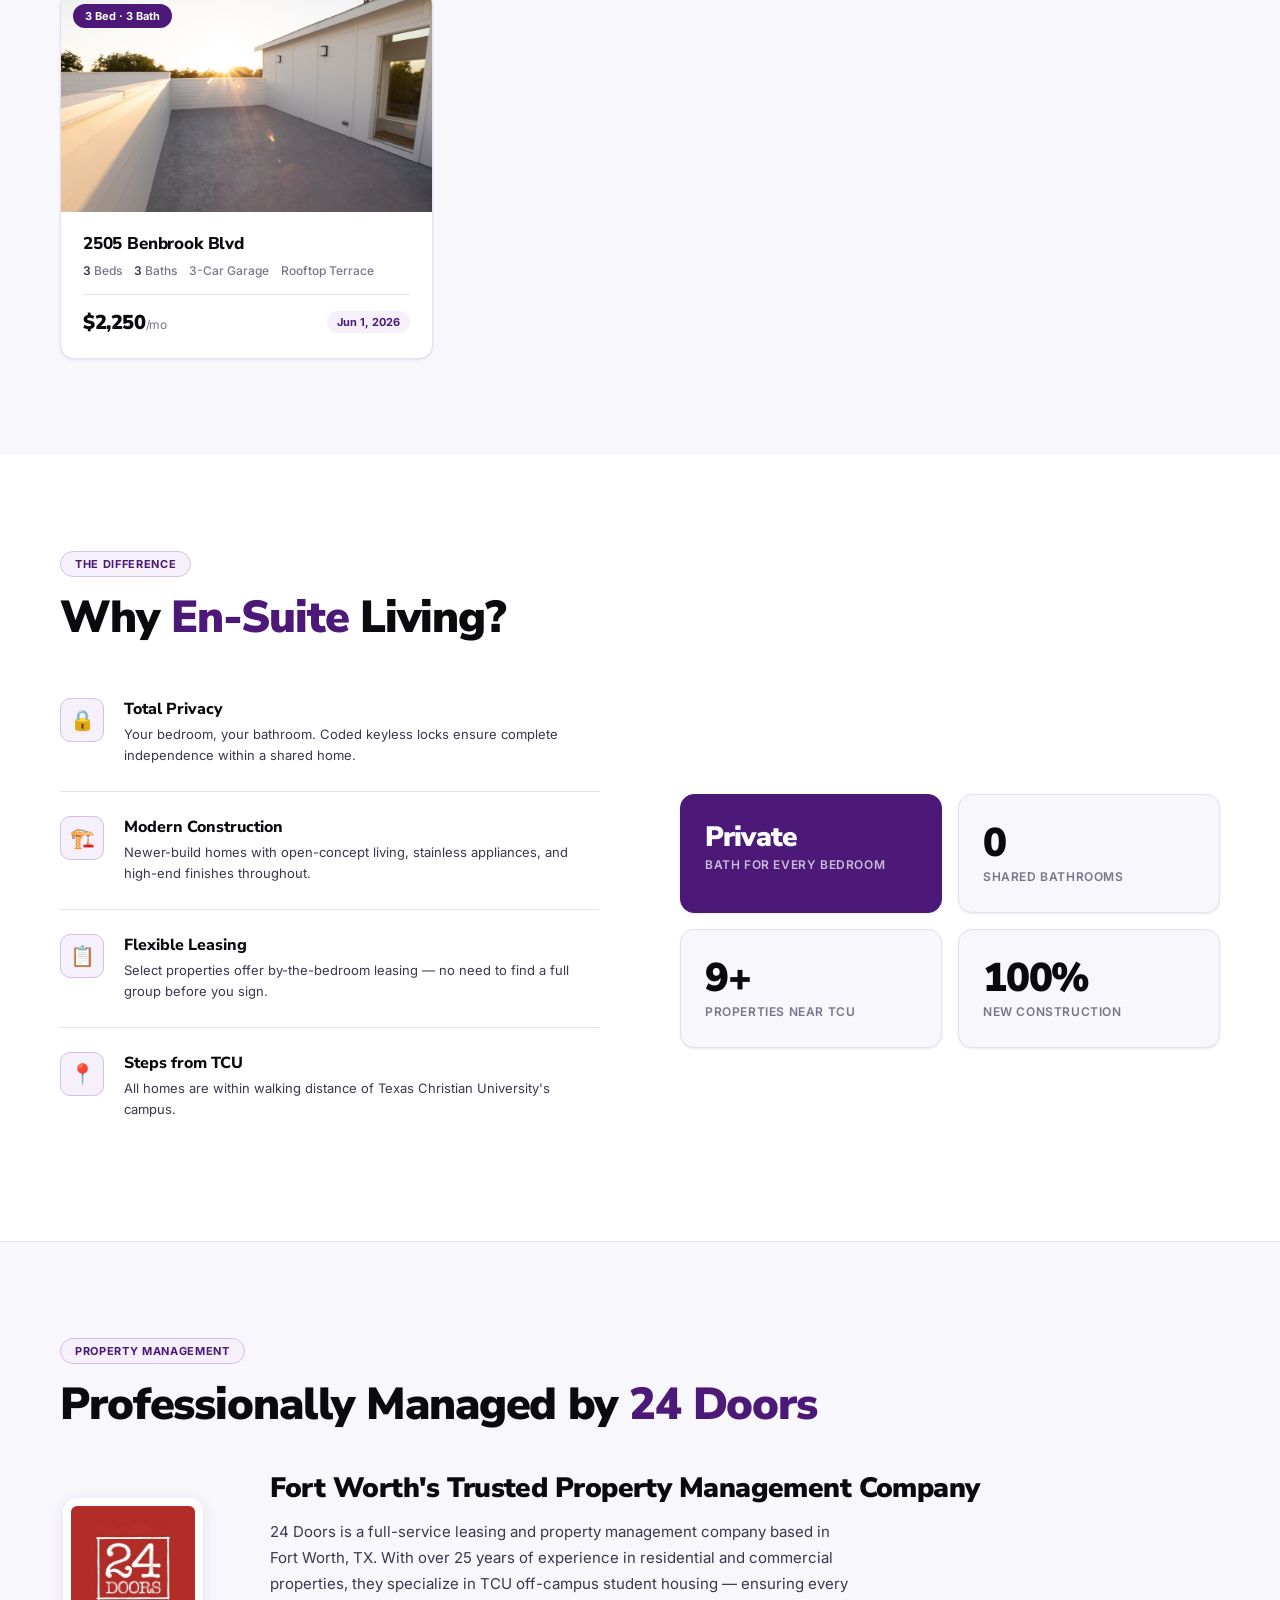
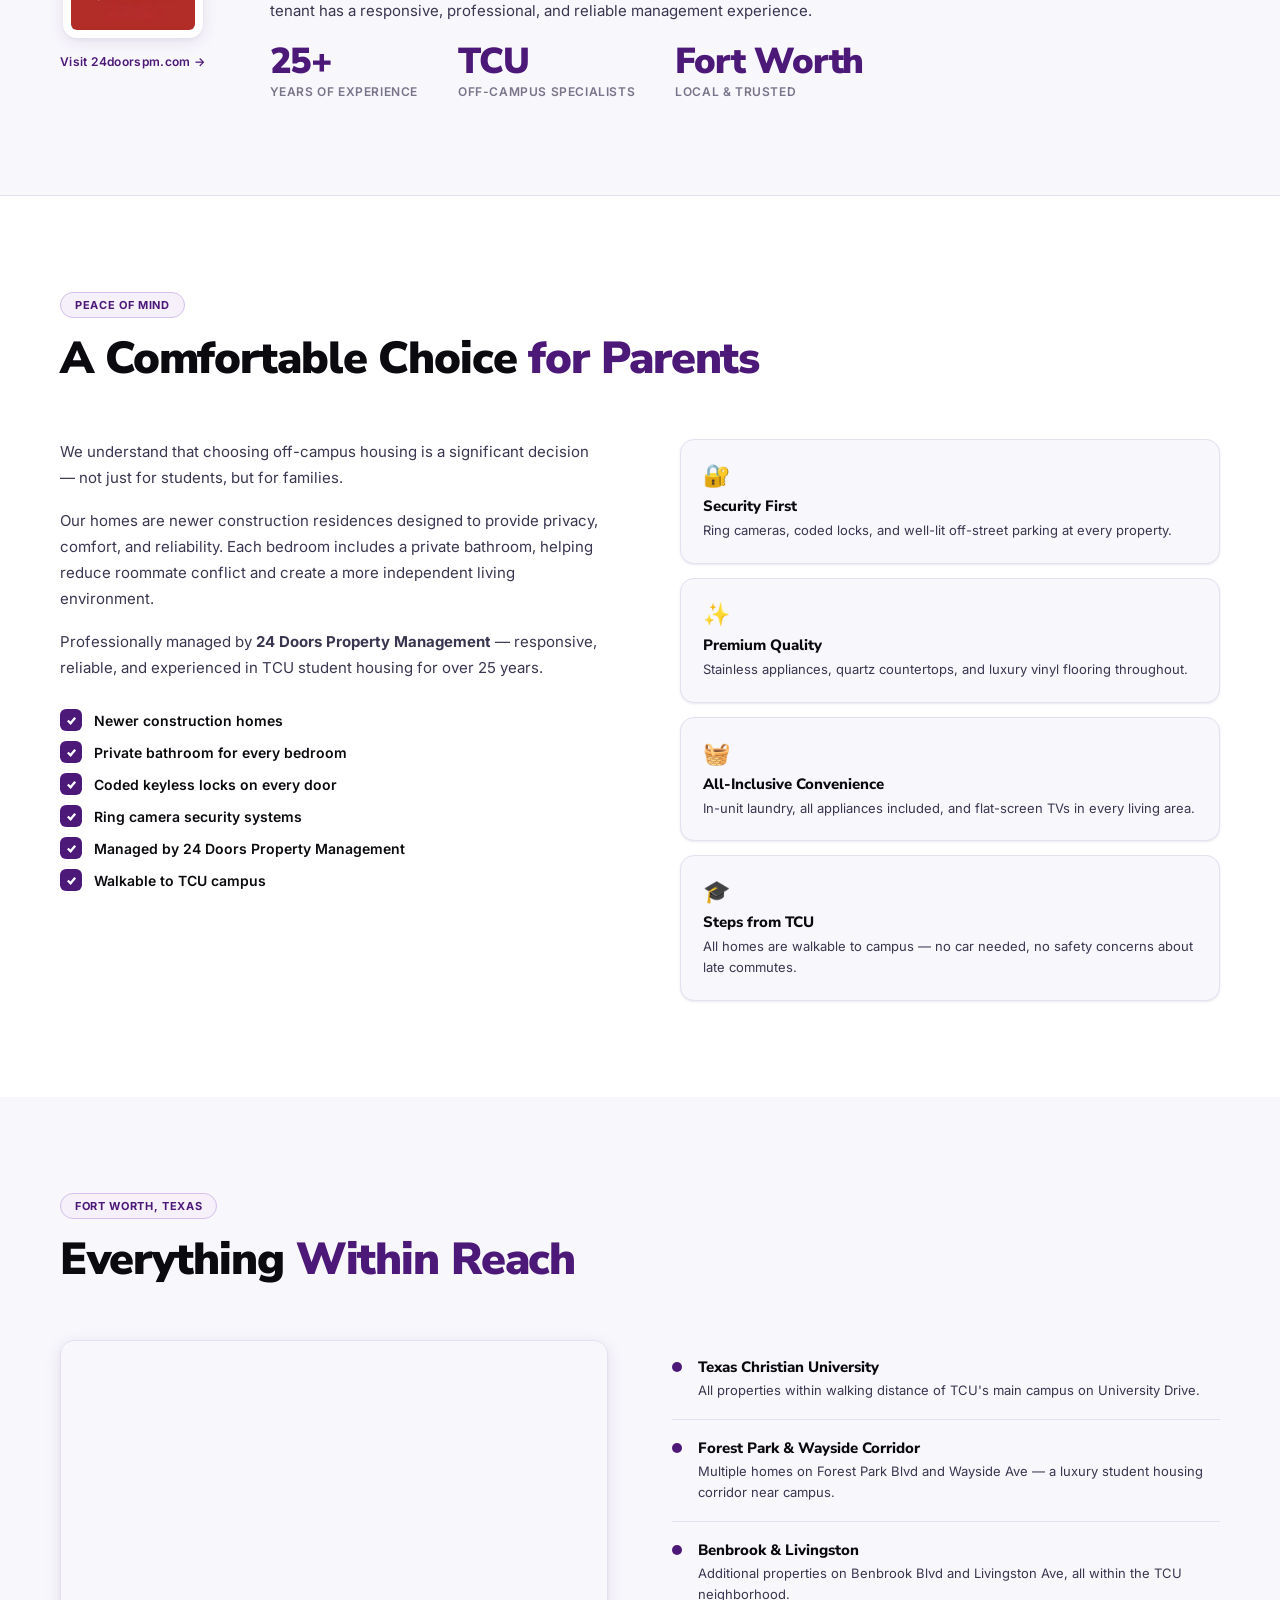
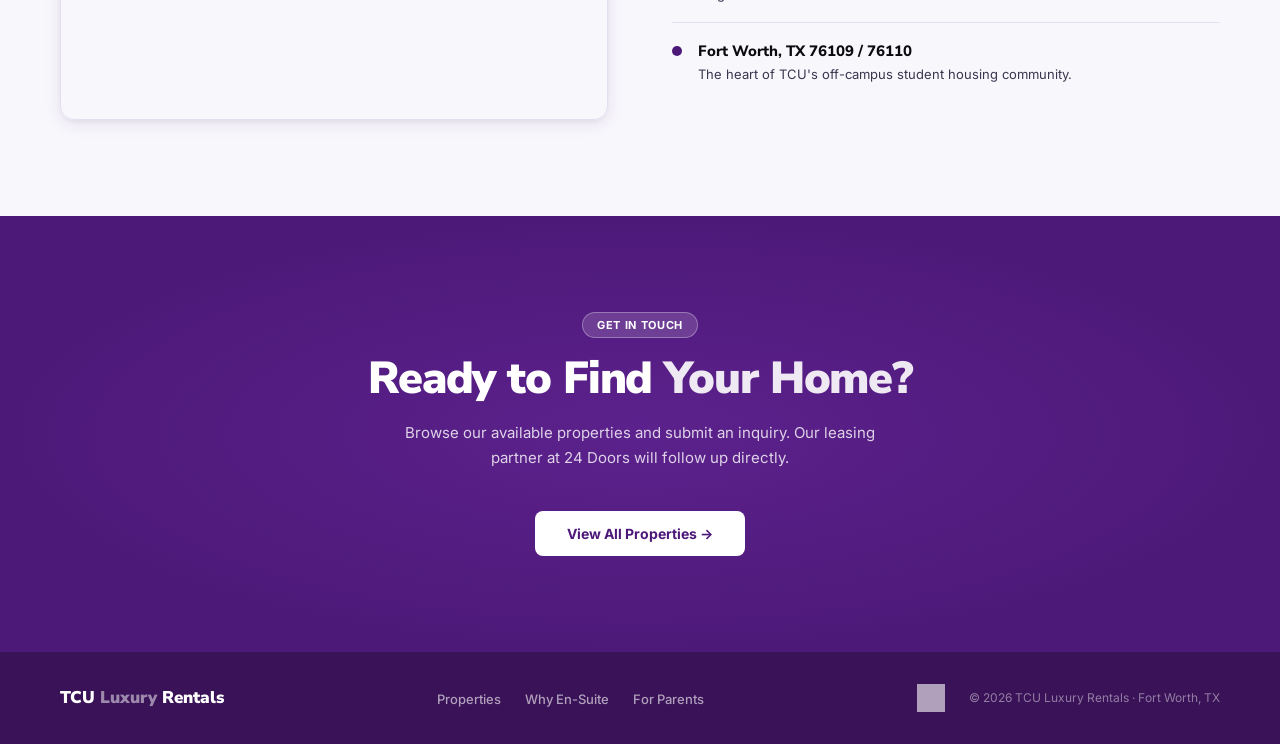
==== commit a10c4078: "Commit 13 files to main" ====
--- a/index.html
+++ b/index.html
@@ -3,270 +3,152 @@
 <head>
   <meta charset="UTF-8">
   <meta name="viewport" content="width=device-width, initial-scale=1.0">
-  <title>TCU Luxury Rentals | Luxury Student Homes Near TCU Fort Worth</title>
-  <meta name="description" content="Luxury 5-bedroom en-suite homes near Texas Christian University. Private bathrooms, new construction, professionally managed by 24 Doors. Fort Worth, TX.">
-  <meta name="keywords" content="TCU rentals, luxury student housing Fort Worth, 5 bedroom near TCU, en-suite student housing, TCU off-campus housing, 24 doors property management">
+  <title>TCU Luxury Rentals | Luxury En-Suite Homes Near TCU Fort Worth</title>
+  <meta name="description" content="Luxury en-suite homes near Texas Christian University. Private bathrooms, new construction, professionally managed by 24 Doors. Fort Worth, TX.">
   <link rel="preconnect" href="https://fonts.googleapis.com">
   <link rel="preconnect" href="https://fonts.gstatic.com" crossorigin>
   <link href="https://fonts.googleapis.com/css2?family=Nunito+Sans:wght@300;400;600;700;800;900&family=Inter:wght@300;400;500;600&display=swap" rel="stylesheet">
   <style>
-    :root {
-      --white: #ffffff;
-      --bg: #f8f7fc;
-      --bg-2: #f0eef8;
-      --border: #e4e0f0;
-      --border-2: #ccc8e0;
-      --text: #0a0a0f;
-      --text-2: #3a3650;
-      --text-3: #7a748a;
-      --purple: #4D1979;
-      --purple-light: #6b2aa0;
-      --purple-dark: #3a1258;
-      --purple-bg: #f5f0fa;
-      --purple-bg-2: #ede5f7;
-      --purple-border: #d4bfed;
-      --shadow-sm: 0 1px 3px rgba(77,25,121,0.06), 0 1px 2px rgba(0,0,0,0.04);
-      --shadow: 0 4px 16px rgba(77,25,121,0.1), 0 2px 4px rgba(0,0,0,0.04);
-      --shadow-lg: 0 12px 40px rgba(77,25,121,0.15), 0 4px 12px rgba(0,0,0,0.06);
-      --radius: 14px;
-      --radius-sm: 8px;
-    }
-    * { margin: 0; padding: 0; box-sizing: border-box; }
-    html { scroll-behavior: smooth; }
-    body { background: var(--white); color: var(--text); font-family: 'Inter', sans-serif; font-weight: 400; overflow-x: hidden; -webkit-font-smoothing: antialiased; }
-
-    /* NAV */
-    nav {
-      position: fixed; top: 0; left: 0; right: 0; z-index: 100;
-      background: rgba(255,255,255,0.95); backdrop-filter: blur(20px);
-      border-bottom: 1px solid var(--border);
-      padding: 0 48px; height: 66px;
-      display: flex; align-items: center; justify-content: space-between;
-    }
-    .nav-logo { font-family: 'Nunito Sans', sans-serif; font-size: 18px; font-weight: 900; color: var(--text); text-decoration: none; letter-spacing: -0.02em; }
-    .nav-logo span { color: var(--purple); }
-    .nav-links { display: flex; align-items: center; gap: 32px; list-style: none; }
-    .nav-links a { color: var(--text-2); text-decoration: none; font-size: 14px; font-weight: 500; transition: color .2s; }
-    .nav-links a:hover { color: var(--purple); }
-    .nav-cta { background: var(--purple) !important; color: white !important; padding: 9px 22px !important; border-radius: var(--radius-sm) !important; font-size: 13px !important; font-weight: 600 !important; transition: background .2s !important; }
-    .nav-cta:hover { background: var(--purple-light) !important; }
-
-    /* HERO */
-    .hero {
-      padding: 148px 48px 100px;
-      text-align: center;
-      background: var(--white);
-      position: relative; overflow: hidden;
-    }
-    .hero::before {
-      content: ''; position: absolute; top: 0; left: 0; right: 0; height: 100%;
-      background: radial-gradient(ellipse at 50% -10%, var(--purple-bg-2) 0%, transparent 65%);
-      pointer-events: none;
-    }
-    .hero::after {
-      content: ''; position: absolute; bottom: 0; left: 0; right: 0; height: 1px;
-      background: linear-gradient(to right, transparent, var(--purple-border), transparent);
-    }
-    .hero-eyebrow {
-      display: inline-flex; align-items: center; gap: 8px;
-      background: var(--purple-bg); border: 1px solid var(--purple-border);
-      color: var(--purple); font-size: 12px; font-weight: 700;
-      padding: 6px 16px; border-radius: 999px; margin-bottom: 28px;
-      letter-spacing: 0.03em; text-transform: uppercase;
-    }
-    .hero-eyebrow::before { content: ''; width: 6px; height: 6px; background: var(--purple); border-radius: 50%; }
-    .hero h1 {
-      font-family: 'Nunito Sans', sans-serif;
-      font-size: clamp(42px, 6.5vw, 78px);
-      font-weight: 900; line-height: 1.06;
-      letter-spacing: -0.03em; color: var(--text);
-      margin-bottom: 24px; max-width: 820px;
-      margin-left: auto; margin-right: auto;
-    }
-    .hero h1 span { color: var(--purple); }
-    .hero-sub { font-size: 17px; color: var(--text-2); line-height: 1.65; max-width: 500px; margin: 0 auto 40px; }
-    .hero-btns { display: flex; gap: 12px; justify-content: center; flex-wrap: wrap; }
-    .btn-primary {
-      display: inline-flex; align-items: center; gap: 8px;
-      background: var(--purple); color: white; padding: 14px 30px;
-      border-radius: var(--radius-sm); font-size: 14px; font-weight: 700;
-      text-decoration: none; transition: all .2s; border: none; cursor: pointer;
-      font-family: 'Inter', sans-serif;
-    }
-    .btn-primary:hover { background: var(--purple-light); transform: translateY(-1px); box-shadow: 0 8px 24px rgba(77,25,121,0.3); }
-    .btn-outline {
-      display: inline-flex; align-items: center; gap: 8px;
-      background: white; color: var(--text); padding: 14px 30px;
-      border-radius: var(--radius-sm); font-size: 14px; font-weight: 600;
-      text-decoration: none; border: 1.5px solid var(--border-2);
-      transition: all .2s;
-    }
-    .btn-outline:hover { border-color: var(--purple); color: var(--purple); transform: translateY(-1px); }
-
-    /* TRUST BAR */
-    .trust-bar { background: var(--purple); padding: 20px 48px; }
-    .trust-bar-inner {
-      max-width: 1160px; margin: 0 auto;
-      display: flex; align-items: center; justify-content: center;
-      gap: 48px; flex-wrap: wrap;
-    }
-    .trust-item { display: flex; align-items: center; gap: 10px; font-size: 13px; font-weight: 600; color: rgba(255,255,255,0.9); letter-spacing: 0.02em; }
-    .trust-item svg { opacity: 0.85; flex-shrink: 0; }
-    .trust-divider { width: 1px; height: 20px; background: rgba(255,255,255,0.2); }
-    .trust-managed { display: flex; align-items: center; gap: 10px; font-size: 13px; font-weight: 600; color: rgba(255,255,255,0.9); }
-    .trust-managed-badge {
-      background: rgba(255,255,255,0.15); border: 1px solid rgba(255,255,255,0.3);
-      padding: 4px 12px; border-radius: 999px; font-size: 12px; font-weight: 700; color: white;
-    }
-
-    /* SECTION */
-    section { padding: 96px 48px; }
-    .section-inner { max-width: 1160px; margin: 0 auto; }
-    .section-label {
-      display: inline-block; font-size: 11px; font-weight: 700; color: var(--purple);
-      background: var(--purple-bg); border: 1px solid var(--purple-border);
-      padding: 5px 14px; border-radius: 999px; margin-bottom: 16px;
-      letter-spacing: 0.06em; text-transform: uppercase;
-    }
-    .section-title {
-      font-family: 'Nunito Sans', sans-serif;
-      font-size: clamp(28px, 3.5vw, 46px); font-weight: 900;
-      letter-spacing: -0.025em; color: var(--text); line-height: 1.1; margin-bottom: 16px;
-    }
-    .section-title span { color: var(--purple); }
-    .section-sub { font-size: 15px; color: var(--text-2); line-height: 1.7; max-width: 520px; }
-
-    /* PROPERTIES */
-    #properties { background: var(--bg); }
-    .properties-header { display: flex; align-items: flex-end; justify-content: space-between; margin-bottom: 48px; flex-wrap: wrap; gap: 20px; }
-    .properties-grid { display: grid; grid-template-columns: repeat(3, 1fr); gap: 20px; }
-
-    .property-card {
-      background: var(--white); border: 1.5px solid var(--border);
-      border-radius: var(--radius); overflow: hidden;
-      text-decoration: none; display: block;
-      transition: box-shadow .25s, transform .25s, border-color .25s;
-      box-shadow: var(--shadow-sm);
-    }
-    .property-card:hover { box-shadow: var(--shadow-lg); transform: translateY(-5px); border-color: var(--purple-border); }
-    .card-img-wrap { height: 220px; overflow: hidden; background: var(--bg); position: relative; }
-    .card-img-wrap img { width: 100%; height: 100%; object-fit: cover; transition: transform .5s; }
-    .property-card:hover .card-img-wrap img { transform: scale(1.04); }
-    .card-img-placeholder {
-      width: 100%; height: 100%;
-      background: linear-gradient(135deg, var(--purple-bg) 0%, var(--bg-2) 100%);
-      display: flex; flex-direction: column; align-items: center; justify-content: center; gap: 8px;
-    }
-    .card-img-placeholder span { font-size: 12px; font-weight: 600; color: var(--purple); letter-spacing: 0.05em; }
-    .card-badge {
-      position: absolute; top: 12px; left: 12px;
-      background: var(--purple); color: white;
-      font-size: 11px; font-weight: 700; padding: 5px 12px; border-radius: 999px;
-    }
-    .card-body { padding: 20px 22px 22px; }
-    .card-address { font-family: 'Nunito Sans', sans-serif; font-size: 17px; font-weight: 800; color: var(--text); margin-bottom: 8px; letter-spacing: -0.01em; }
-    .card-specs { display: flex; gap: 12px; margin-bottom: 16px; flex-wrap: wrap; }
-    .card-spec { font-size: 12px; color: var(--text-3); font-weight: 500; }
-    .card-spec strong { color: var(--text-2); font-weight: 600; }
-    .card-footer { display: flex; align-items: center; justify-content: space-between; padding-top: 14px; border-top: 1px solid var(--border); }
-    .card-price { font-family: 'Nunito Sans', sans-serif; font-size: 20px; font-weight: 900; color: var(--text); letter-spacing: -0.02em; }
-    .card-price small { font-family: 'Inter', sans-serif; font-size: 12px; color: var(--text-3); font-weight: 400; }
-    .card-avail { font-size: 11px; color: var(--purple); font-weight: 700; background: var(--purple-bg); padding: 4px 10px; border-radius: 999px; }
-
-    /* WHY */
-    #why { background: var(--white); }
-    .why-grid { display: grid; grid-template-columns: 1fr 1fr; gap: 80px; align-items: center; margin-top: 56px; }
-    .why-points { display: flex; flex-direction: column; gap: 0; }
-    .why-point { display: flex; gap: 20px; align-items: flex-start; padding: 24px 0; border-bottom: 1px solid var(--border); }
-    .why-point:first-child { padding-top: 0; }
-    .why-point:last-child { border-bottom: none; }
-    .why-point-icon { width: 44px; height: 44px; background: var(--purple-bg); border: 1.5px solid var(--purple-border); border-radius: 10px; display: flex; align-items: center; justify-content: center; flex-shrink: 0; font-size: 20px; }
-    .why-point-text h4 { font-family: 'Nunito Sans', sans-serif; font-size: 16px; font-weight: 800; color: var(--text); margin-bottom: 4px; }
-    .why-point-text p { font-size: 13px; color: var(--text-2); line-height: 1.65; }
-    .why-stats { display: grid; grid-template-columns: 1fr 1fr; gap: 16px; }
-    .why-stat-card { background: var(--bg); border: 1.5px solid var(--border); border-radius: var(--radius); padding: 28px 24px; box-shadow: var(--shadow-sm); }
-    .why-stat-card.highlight { background: var(--purple); border-color: var(--purple); }
-    .why-stat-num { font-family: 'Nunito Sans', sans-serif; font-size: 48px; font-weight: 900; letter-spacing: -0.04em; color: var(--text); line-height: 1; margin-bottom: 6px; }
-    .why-stat-card.highlight .why-stat-num { color: white; }
-    .why-stat-label { font-size: 12px; color: var(--text-3); font-weight: 600; text-transform: uppercase; letter-spacing: 0.05em; }
-    .why-stat-card.highlight .why-stat-label { color: rgba(255,255,255,0.7); }
-
-    /* PARENTS */
-    #parents { background: var(--bg); }
-    .parents-grid { display: grid; grid-template-columns: 1fr 1fr; gap: 80px; align-items: start; margin-top: 56px; }
-    .parents-copy p { font-size: 15px; color: var(--text-2); line-height: 1.75; margin-bottom: 16px; }
-    .parents-checklist { list-style: none; display: flex; flex-direction: column; gap: 10px; margin-top: 28px; }
-    .parents-checklist li { display: flex; align-items: center; gap: 12px; font-size: 14px; font-weight: 600; color: var(--text); }
-    .check-icon { width: 22px; height: 22px; background: var(--purple); border-radius: 6px; display: flex; align-items: center; justify-content: center; flex-shrink: 0; }
-    .check-icon svg { width: 11px; height: 11px; color: white; }
-    .parents-right { display: flex; flex-direction: column; gap: 14px; }
-    .highlight-card { background: var(--white); border: 1.5px solid var(--border); border-radius: var(--radius); padding: 22px; transition: all .2s; box-shadow: var(--shadow-sm); }
-    .highlight-card:hover { box-shadow: var(--shadow); border-color: var(--purple-border); transform: translateY(-2px); }
-    .highlight-card-icon { font-size: 22px; margin-bottom: 8px; display: block; }
-    .highlight-card h4 { font-family: 'Nunito Sans', sans-serif; font-size: 15px; font-weight: 800; color: var(--text); margin-bottom: 4px; }
-    .highlight-card p { font-size: 13px; color: var(--text-2); line-height: 1.6; }
-
-    /* LOCATION */
-    #location { background: var(--white); }
-    .location-grid { display: grid; grid-template-columns: 1fr 1fr; gap: 64px; align-items: center; margin-top: 56px; }
-    .location-map { height: 380px; border-radius: var(--radius); overflow: hidden; border: 1.5px solid var(--border); box-shadow: var(--shadow); }
-    .location-map iframe { width: 100%; height: 100%; border: none; }
-    .location-points { display: flex; flex-direction: column; }
-    .location-point { display: flex; gap: 16px; align-items: flex-start; padding: 18px 0; border-bottom: 1px solid var(--border); }
-    .location-point:first-child { padding-top: 0; }
-    .location-point:last-child { border-bottom: none; }
-    .location-dot { width: 10px; height: 10px; background: var(--purple); border-radius: 50%; margin-top: 5px; flex-shrink: 0; }
-    .location-point h4 { font-family: 'Nunito Sans', sans-serif; font-size: 15px; font-weight: 800; color: var(--text); margin-bottom: 3px; }
-    .location-point p { font-size: 13px; color: var(--text-2); line-height: 1.6; }
-
-    /* CTA */
-    #contact { background: var(--purple); padding: 96px 48px; text-align: center; position: relative; overflow: hidden; }
-    #contact::before { content: ''; position: absolute; inset: 0; background: radial-gradient(ellipse at center, rgba(107,42,160,0.5) 0%, transparent 70%); }
-    #contact .section-inner { position: relative; z-index: 1; }
-    #contact .section-label { background: rgba(255,255,255,0.15); border-color: rgba(255,255,255,0.3); color: white; }
-    #contact .section-title { color: white; }
-    #contact .section-sub { color: rgba(255,255,255,0.8); margin: 0 auto 40px; text-align: center; }
-    .btn-white { display: inline-flex; align-items: center; gap: 8px; background: white; color: var(--purple); padding: 14px 32px; border-radius: var(--radius-sm); font-size: 14px; font-weight: 700; text-decoration: none; transition: all .2s; font-family: 'Inter', sans-serif; }
-    .btn-white:hover { transform: translateY(-2px); box-shadow: 0 8px 32px rgba(0,0,0,0.2); }
-
-    /* FOOTER */
-    footer { background: var(--purple-dark); padding: 32px 48px; }
-    .footer-inner { max-width: 1160px; margin: 0 auto; display: flex; align-items: center; justify-content: space-between; flex-wrap: wrap; gap: 16px; }
-    .footer-logo { font-family: 'Nunito Sans', sans-serif; font-size: 17px; font-weight: 900; color: white; }
-    .footer-logo span { color: rgba(255,255,255,0.6); }
-    .footer-links { display: flex; gap: 24px; list-style: none; }
-    .footer-links a { font-size: 13px; color: rgba(255,255,255,0.6); text-decoration: none; font-weight: 500; transition: color .2s; }
-    .footer-links a:hover { color: white; }
-    .footer-copy { font-size: 12px; color: rgba(255,255,255,0.45); }
-
-    /* MOBILE STICKY */
-    .sticky-cta { display: none; position: fixed; bottom: 16px; left: 16px; right: 16px; z-index: 99; background: var(--purple); color: white; text-align: center; padding: 15px; border-radius: var(--radius-sm); font-size: 14px; font-weight: 700; text-decoration: none; box-shadow: 0 8px 24px rgba(77,25,121,0.4); font-family: 'Inter', sans-serif; }
-
-    /* RESPONSIVE */
-    @media (max-width: 1024px) { .properties-grid { grid-template-columns: repeat(2, 1fr); } }
-    @media (max-width: 768px) {
-      nav { padding: 0 20px; } .nav-links { display: none; }
-      section { padding: 64px 20px; } .hero { padding: 110px 20px 72px; }
-      .trust-bar { padding: 16px 20px; } .trust-bar-inner { gap: 16px; } .trust-divider { display: none; }
-      .properties-grid { grid-template-columns: 1fr; gap: 16px; }
-      .why-grid, .parents-grid, .location-grid { grid-template-columns: 1fr; gap: 40px; }
-      .why-stats { grid-template-columns: 1fr 1fr; }
-      footer { padding: 28px 20px; } .footer-inner { flex-direction: column; gap: 12px; } .footer-links { display: none; }
-      .sticky-cta { display: block; } #contact { padding: 72px 20px; }
-    }
-    @media (max-width: 480px) { .hero h1 { font-size: 38px; } .hero-btns { flex-direction: column; align-items: center; } .why-stats { grid-template-columns: 1fr; } }
-
-    @keyframes fadeUp { from { opacity: 0; transform: translateY(16px); } to { opacity: 1; transform: translateY(0); } }
-    .hero-content-wrap { animation: fadeUp 0.7s ease forwards; }
+    :root{--white:#ffffff;--bg:#f8f7fc;--bg-2:#f0eef8;--border:#e4e0f0;--border-2:#ccc8e0;--text:#0a0a0f;--text-2:#3a3650;--text-3:#7a748a;--purple:#4D1979;--purple-light:#6b2aa0;--purple-dark:#3a1258;--purple-bg:#f5f0fa;--purple-bg-2:#ede5f7;--purple-border:#d4bfed;--shadow-sm:0 1px 3px rgba(77,25,121,0.06),0 1px 2px rgba(0,0,0,0.04);--shadow:0 4px 16px rgba(77,25,121,0.1),0 2px 4px rgba(0,0,0,0.04);--shadow-lg:0 12px 40px rgba(77,25,121,0.15),0 4px 12px rgba(0,0,0,0.06);--radius:14px;--radius-sm:8px}
+    *{margin:0;padding:0;box-sizing:border-box}html{scroll-behavior:smooth}
+    body{background:var(--white);color:var(--text);font-family:'Inter',sans-serif;font-weight:400;overflow-x:hidden;-webkit-font-smoothing:antialiased}
+    nav{position:fixed;top:0;left:0;right:0;z-index:100;background:rgba(255,255,255,0.95);backdrop-filter:blur(20px);border-bottom:1px solid var(--border);padding:0 48px;height:66px;display:flex;align-items:center;justify-content:space-between}
+    .nav-logo{font-family:'Nunito Sans',sans-serif;font-size:18px;font-weight:900;color:var(--text);text-decoration:none;letter-spacing:-0.02em}
+    .nav-logo span{color:var(--purple)}.nav-links{display:flex;align-items:center;gap:32px;list-style:none}
+    .nav-links a{color:var(--text-2);text-decoration:none;font-size:14px;font-weight:500;transition:color .2s}
+    .nav-links a:hover{color:var(--purple)}.nav-cta{background:var(--purple)!important;color:white!important;padding:9px 22px!important;border-radius:var(--radius-sm)!important;font-size:13px!important;font-weight:600!important}
+    .hero{padding:148px 48px 100px;text-align:center;background:var(--white);position:relative;overflow:hidden}
+    .hero::before{content:'';position:absolute;top:0;left:0;right:0;height:100%;background:radial-gradient(ellipse at 50% -10%,var(--purple-bg-2) 0%,transparent 65%);pointer-events:none}
+    .hero-eyebrow{display:inline-flex;align-items:center;gap:8px;background:var(--purple-bg);border:1px solid var(--purple-border);color:var(--purple);font-size:12px;font-weight:700;padding:6px 16px;border-radius:999px;margin-bottom:28px;letter-spacing:0.03em;text-transform:uppercase}
+    .hero-eyebrow::before{content:'';width:6px;height:6px;background:var(--purple);border-radius:50%}
+    .hero h1{font-family:'Nunito Sans',sans-serif;font-size:clamp(42px,6.5vw,78px);font-weight:900;line-height:1.06;letter-spacing:-0.03em;color:var(--text);margin-bottom:24px;max-width:820px;margin-left:auto;margin-right:auto}
+    .hero h1 span{color:var(--purple)}
+    .hero-sub{font-size:17px;color:var(--text-2);line-height:1.65;max-width:500px;margin:0 auto 40px}
+    .hero-btns{display:flex;gap:12px;justify-content:center;flex-wrap:wrap}
+    .btn-primary{display:inline-flex;align-items:center;gap:8px;background:var(--purple);color:white;padding:14px 30px;border-radius:var(--radius-sm);font-size:14px;font-weight:700;text-decoration:none;transition:all .2s;font-family:'Inter',sans-serif}
+    .btn-primary:hover{background:var(--purple-light);transform:translateY(-1px);box-shadow:0 8px 24px rgba(77,25,121,0.3)}
+    .btn-outline{display:inline-flex;align-items:center;background:white;color:var(--text);padding:14px 30px;border-radius:var(--radius-sm);font-size:14px;font-weight:600;text-decoration:none;border:1.5px solid var(--border-2);transition:all .2s}
+    .btn-outline:hover{border-color:var(--purple);color:var(--purple);transform:translateY(-1px)}
+    .trust-bar{background:var(--purple);padding:18px 48px}
+    .trust-bar-inner{max-width:1160px;margin:0 auto;display:flex;align-items:center;justify-content:center;flex-wrap:wrap}
+    .trust-item{display:flex;flex-direction:column;align-items:center;gap:6px;padding:8px 32px;border-right:1px solid rgba(255,255,255,0.2)}
+    .trust-item:last-child{border-right:none}
+    .trust-item svg{width:24px;height:24px;opacity:0.9}
+    .trust-item-label{font-size:10px;font-weight:700;color:rgba(255,255,255,0.85);letter-spacing:0.08em;text-transform:uppercase;text-align:center}
+    .trust-managed{display:flex;flex-direction:column;align-items:center;gap:6px;padding:8px 32px}
+    .trust-managed img{height:28px;width:auto;filter:brightness(0) invert(1);opacity:0.9}
+    .trust-managed-label{font-size:10px;font-weight:700;color:rgba(255,255,255,0.85);letter-spacing:0.08em;text-transform:uppercase}
+    section{padding:96px 48px}.section-inner{max-width:1160px;margin:0 auto}
+    .section-label{display:inline-block;font-size:11px;font-weight:700;color:var(--purple);background:var(--purple-bg);border:1px solid var(--purple-border);padding:5px 14px;border-radius:999px;margin-bottom:16px;letter-spacing:0.06em;text-transform:uppercase}
+    .section-title{font-family:'Nunito Sans',sans-serif;font-size:clamp(28px,3.5vw,46px);font-weight:900;letter-spacing:-0.025em;color:var(--text);line-height:1.1;margin-bottom:16px}
+    .section-title span{color:var(--purple)}.section-sub{font-size:15px;color:var(--text-2);line-height:1.7;max-width:520px}
+    .year-tabs{display:flex;gap:12px;margin-bottom:40px;flex-wrap:wrap}
+    .year-tab{padding:10px 28px;border-radius:999px;font-size:13px;font-weight:700;cursor:pointer;border:2px solid var(--border);background:white;color:var(--text-2);transition:all .2s;font-family:'Inter',sans-serif}
+    .year-tab.active{background:var(--purple);border-color:var(--purple);color:white}
+    .year-tab:hover:not(.active){border-color:var(--purple);color:var(--purple)}
+    .year-section{display:none}.year-section.active{display:block}
+    .year-section-header{margin-bottom:32px}
+    .year-badge{background:var(--purple-bg);border:1.5px solid var(--purple-border);color:var(--purple);font-size:12px;font-weight:700;padding:6px 16px;border-radius:999px;letter-spacing:0.05em;display:inline-block}
+    #properties{background:var(--bg)}
+    .properties-grid{display:grid;grid-template-columns:repeat(3,1fr);gap:20px}
+    .property-card{background:var(--white);border:1.5px solid var(--border);border-radius:var(--radius);overflow:hidden;text-decoration:none;display:block;transition:all .25s;box-shadow:var(--shadow-sm)}
+    .property-card:hover{box-shadow:var(--shadow-lg);transform:translateY(-5px);border-color:var(--purple-border)}
+    .card-img-wrap{height:220px;overflow:hidden;background:var(--bg);position:relative}
+    .card-img-wrap img{width:100%;height:100%;object-fit:cover;transition:transform .5s}
+    .property-card:hover .card-img-wrap img{transform:scale(1.04)}
+    .card-img-placeholder{width:100%;height:100%;background:linear-gradient(135deg,var(--purple-bg) 0%,var(--bg-2) 100%);display:flex;flex-direction:column;align-items:center;justify-content:center;gap:8px}
+    .card-img-placeholder span{font-size:12px;font-weight:600;color:var(--purple)}
+    .card-badge{position:absolute;top:12px;left:12px;background:var(--purple);color:white;font-size:11px;font-weight:700;padding:5px 12px;border-radius:999px}
+    .card-body{padding:20px 22px 22px}
+    .card-address{font-family:'Nunito Sans',sans-serif;font-size:17px;font-weight:800;color:var(--text);margin-bottom:8px;letter-spacing:-0.01em}
+    .card-specs{display:flex;gap:12px;margin-bottom:16px;flex-wrap:wrap}
+    .card-spec{font-size:12px;color:var(--text-3);font-weight:500}
+    .card-spec strong{color:var(--text-2);font-weight:600}
+    .card-footer{display:flex;align-items:center;justify-content:space-between;padding-top:14px;border-top:1px solid var(--border)}
+    .card-price{font-family:'Nunito Sans',sans-serif;font-size:20px;font-weight:900;color:var(--text);letter-spacing:-0.02em}
+    .card-price small{font-family:'Inter',sans-serif;font-size:12px;color:var(--text-3);font-weight:400}
+    .card-avail{font-size:11px;color:var(--purple);font-weight:700;background:var(--purple-bg);padding:4px 10px;border-radius:999px}
+    #why{background:var(--white)}
+    .why-grid{display:grid;grid-template-columns:1fr 1fr;gap:80px;align-items:center;margin-top:56px}
+    .why-points{display:flex;flex-direction:column;gap:0}
+    .why-point{display:flex;gap:20px;align-items:flex-start;padding:24px 0;border-bottom:1px solid var(--border)}
+    .why-point:first-child{padding-top:0}.why-point:last-child{border-bottom:none}
+    .why-point-icon{width:44px;height:44px;background:var(--purple-bg);border:1.5px solid var(--purple-border);border-radius:10px;display:flex;align-items:center;justify-content:center;flex-shrink:0;font-size:20px}
+    .why-point-text h4{font-family:'Nunito Sans',sans-serif;font-size:16px;font-weight:800;color:var(--text);margin-bottom:4px}
+    .why-point-text p{font-size:13px;color:var(--text-2);line-height:1.65}
+    .why-stats{display:grid;grid-template-columns:1fr 1fr;gap:16px}
+    .why-stat-card{background:var(--bg);border:1.5px solid var(--border);border-radius:var(--radius);padding:28px 24px;box-shadow:var(--shadow-sm)}
+    .why-stat-card.highlight{background:var(--purple);border-color:var(--purple)}
+    .why-stat-num{font-family:'Nunito Sans',sans-serif;font-size:40px;font-weight:900;letter-spacing:-0.03em;color:var(--text);line-height:1;margin-bottom:6px}
+    .why-stat-card.highlight .why-stat-num{color:white;font-size:28px}
+    .why-stat-label{font-size:12px;color:var(--text-3);font-weight:600;text-transform:uppercase;letter-spacing:0.05em}
+    .why-stat-card.highlight .why-stat-label{color:rgba(255,255,255,0.7)}
+    #managed-by{background:var(--bg);border-top:1px solid var(--border);border-bottom:1px solid var(--border)}
+    .managed-grid{display:grid;grid-template-columns:auto 1fr;gap:64px;align-items:center;margin-top:40px}
+    .managed-logo-wrap{display:flex;flex-direction:column;align-items:center;gap:16px}
+    .managed-logo{width:140px;height:140px;border-radius:var(--radius);box-shadow:var(--shadow);object-fit:contain;background:white;padding:8px}
+    .managed-visit{font-size:12px;font-weight:600;color:var(--purple);text-decoration:none;letter-spacing:0.03em}
+    .managed-visit:hover{text-decoration:underline}
+    .managed-content h3{font-family:'Nunito Sans',sans-serif;font-size:28px;font-weight:900;color:var(--text);margin-bottom:12px;letter-spacing:-0.02em}
+    .managed-content p{font-size:15px;color:var(--text-2);line-height:1.75;margin-bottom:20px;max-width:580px}
+    .managed-stats{display:flex;gap:40px;flex-wrap:wrap}
+    .managed-stat-num{font-family:'Nunito Sans',sans-serif;font-size:36px;font-weight:900;color:var(--purple);letter-spacing:-0.03em;line-height:1}
+    .managed-stat-label{font-size:12px;color:var(--text-3);font-weight:600;text-transform:uppercase;letter-spacing:0.05em;margin-top:4px}
+    #parents{background:var(--white)}
+    .parents-grid{display:grid;grid-template-columns:1fr 1fr;gap:80px;align-items:start;margin-top:56px}
+    .parents-copy p{font-size:15px;color:var(--text-2);line-height:1.75;margin-bottom:16px}
+    .parents-checklist{list-style:none;display:flex;flex-direction:column;gap:10px;margin-top:28px}
+    .parents-checklist li{display:flex;align-items:center;gap:12px;font-size:14px;font-weight:600;color:var(--text)}
+    .check-icon{width:22px;height:22px;background:var(--purple);border-radius:6px;display:flex;align-items:center;justify-content:center;flex-shrink:0}
+    .check-icon svg{width:11px;height:11px;color:white}
+    .parents-right{display:flex;flex-direction:column;gap:14px}
+    .highlight-card{background:var(--bg);border:1.5px solid var(--border);border-radius:var(--radius);padding:22px;transition:all .2s;box-shadow:var(--shadow-sm)}
+    .highlight-card:hover{box-shadow:var(--shadow);border-color:var(--purple-border);transform:translateY(-2px)}
+    .highlight-card-icon{font-size:22px;margin-bottom:8px;display:block}
+    .highlight-card h4{font-family:'Nunito Sans',sans-serif;font-size:15px;font-weight:800;color:var(--text);margin-bottom:4px}
+    .highlight-card p{font-size:13px;color:var(--text-2);line-height:1.6}
+    #location{background:var(--bg)}
+    .location-grid{display:grid;grid-template-columns:1fr 1fr;gap:64px;align-items:center;margin-top:56px}
+    .location-map{height:380px;border-radius:var(--radius);overflow:hidden;border:1.5px solid var(--border);box-shadow:var(--shadow)}
+    .location-map iframe{width:100%;height:100%;border:none}
+    .location-points{display:flex;flex-direction:column}
+    .location-point{display:flex;gap:16px;align-items:flex-start;padding:18px 0;border-bottom:1px solid var(--border)}
+    .location-point:first-child{padding-top:0}.location-point:last-child{border-bottom:none}
+    .location-dot{width:10px;height:10px;background:var(--purple);border-radius:50%;margin-top:5px;flex-shrink:0}
+    .location-point h4{font-family:'Nunito Sans',sans-serif;font-size:15px;font-weight:800;color:var(--text);margin-bottom:3px}
+    .location-point p{font-size:13px;color:var(--text-2);line-height:1.6}
+    #contact{background:var(--purple);padding:96px 48px;text-align:center;position:relative;overflow:hidden}
+    #contact::before{content:'';position:absolute;inset:0;background:radial-gradient(ellipse at center,rgba(107,42,160,0.5) 0%,transparent 70%)}
+    #contact .section-inner{position:relative;z-index:1}
+    #contact .section-label{background:rgba(255,255,255,0.15);border-color:rgba(255,255,255,0.3);color:white}
+    #contact .section-title{color:white}
+    #contact .section-sub{color:rgba(255,255,255,0.8);margin:0 auto 40px;text-align:center}
+    .btn-white{display:inline-flex;align-items:center;gap:8px;background:white;color:var(--purple);padding:14px 32px;border-radius:var(--radius-sm);font-size:14px;font-weight:700;text-decoration:none;transition:all .2s;font-family:'Inter',sans-serif}
+    .btn-white:hover{transform:translateY(-2px);box-shadow:0 8px 32px rgba(0,0,0,0.2)}
+    footer{background:var(--purple-dark);padding:32px 48px}
+    .footer-inner{max-width:1160px;margin:0 auto;display:flex;align-items:center;justify-content:space-between;flex-wrap:wrap;gap:16px}
+    .footer-logo{font-family:'Nunito Sans',sans-serif;font-size:17px;font-weight:900;color:white}
+    .footer-logo span{color:rgba(255,255,255,0.5)}
+    .footer-right{display:flex;align-items:center;gap:24px}
+    .footer-24doors{height:28px;width:auto;filter:brightness(0) invert(1);opacity:0.6}
+    .footer-copy{font-size:12px;color:rgba(255,255,255,0.45)}
+    .footer-links{display:flex;gap:24px;list-style:none}
+    .footer-links a{font-size:13px;color:rgba(255,255,255,0.6);text-decoration:none;font-weight:500}
+    .footer-links a:hover{color:white}
+    .sticky-cta{display:none;position:fixed;bottom:16px;left:16px;right:16px;z-index:99;background:var(--purple);color:white;text-align:center;padding:15px;border-radius:var(--radius-sm);font-size:14px;font-weight:700;text-decoration:none;box-shadow:0 8px 24px rgba(77,25,121,0.4);font-family:'Inter',sans-serif}
+    @media(max-width:1024px){.properties-grid{grid-template-columns:repeat(2,1fr)}}
+    @media(max-width:768px){nav{padding:0 20px}.nav-links{display:none}section{padding:64px 20px}.hero{padding:110px 20px 72px}.trust-bar{padding:16px 20px}.trust-bar-inner{gap:0}.trust-item{padding:8px 16px}.properties-grid{grid-template-columns:1fr;gap:16px}.why-grid,.parents-grid,.location-grid,.managed-grid{grid-template-columns:1fr;gap:40px}.why-stats{grid-template-columns:1fr 1fr}footer{padding:28px 20px}.footer-inner{flex-direction:column;gap:12px}.footer-links{display:none}.sticky-cta{display:block}#contact{padding:72px 20px}}
+    @media(max-width:480px){.hero h1{font-size:38px}.hero-btns{flex-direction:column;align-items:center}.why-stats{grid-template-columns:1fr}}
+    @keyframes fadeUp{from{opacity:0;transform:translateY(16px)}to{opacity:1;transform:translateY(0)}}
+    .hero-content-wrap{animation:fadeUp 0.7s ease forwards}
   </style>
 </head>
 <body>
-
   <nav>
     <a href="index.html" class="nav-logo">TCU <span>Luxury</span> Rentals</a>
     <ul class="nav-links">
       <li><a href="#properties">Properties</a></li>
-      <li><a href="#why">Why 5×5</a></li>
+      <li><a href="#why">Why En-Suite</a></li>
       <li><a href="#parents">For Parents</a></li>
       <li><a href="#contact" class="nav-cta">Schedule a Tour</a></li>
     </ul>
@@ -275,13 +157,10 @@
   <section class="hero">
     <div class="hero-content-wrap">
       <div class="hero-eyebrow">Fort Worth, Texas &middot; Near TCU</div>
-      <h1>Luxury <span>5-Bedroom</span><br>En-Suite Homes Near TCU</h1>
-      <p class="hero-sub">Newer construction. Private bathroom for every bedroom. Professionally managed. Steps from Texas Christian University.</p>
+      <h1>Luxury <span>En-Suite</span><br>Homes Near TCU</h1>
+      <p class="hero-sub">Newer construction. Private bathroom for every bedroom. Professionally managed by 24 Doors. Steps from Texas Christian University.</p>
       <div class="hero-btns">
-        <a href="#properties" class="btn-primary">
-          <svg width="16" height="16" viewBox="0 0 24 24" fill="none" stroke="currentColor" stroke-width="2.5"><path d="M3 9l9-7 9 7v11a2 2 0 01-2 2H5a2 2 0 01-2-2z"/></svg>
-          View Properties
-        </a>
+        <a href="#properties" class="btn-primary"><svg width="16" height="16" viewBox="0 0 24 24" fill="none" stroke="currentColor" stroke-width="2.5"><path d="M3 9l9-7 9 7v11a2 2 0 01-2 2H5a2 2 0 01-2-2z"/></svg>View Properties</a>
         <a href="#contact" class="btn-outline">Schedule a Tour</a>
       </div>
     </div>
@@ -289,224 +168,43 @@
 
   <div class="trust-bar">
     <div class="trust-bar-inner">
-      <div class="trust-item">
-        <svg width="16" height="16" viewBox="0 0 24 24" fill="none" stroke="currentColor" stroke-width="2"><path d="M20.84 4.61a5.5 5.5 0 00-7.78 0L12 5.67l-1.06-1.06a5.5 5.5 0 00-7.78 7.78l1.06 1.06L12 21.23l7.78-7.78 1.06-1.06a5.5 5.5 0 000-7.78z"/></svg>
-        5 Bed · 5 Private Baths
-      </div>
-      <div class="trust-divider"></div>
-      <div class="trust-item">
-        <svg width="16" height="16" viewBox="0 0 24 24" fill="none" stroke="currentColor" stroke-width="2"><polygon points="12,2 15.09,8.26 22,9.27 17,14.14 18.18,21.02 12,17.77 5.82,21.02 7,14.14 2,9.27 8.91,8.26"/></svg>
-        New Construction
-      </div>
-      <div class="trust-divider"></div>
-      <div class="trust-item">
-        <svg width="16" height="16" viewBox="0 0 24 24" fill="none" stroke="currentColor" stroke-width="2"><circle cx="12" cy="12" r="10"/><polyline points="12,6 12,12 16,14"/></svg>
-        Walkable to TCU
-      </div>
-      <div class="trust-divider"></div>
-      <div class="trust-managed">
-        <svg width="16" height="16" viewBox="0 0 24 24" fill="none" stroke="currentColor" stroke-width="2"><path d="M12 22s8-4 8-10V5l-8-3-8 3v7c0 6 8 10 8 10z"/></svg>
-        Professionally Managed by <div class="trust-managed-badge">24 Doors</div>
-      </div>
+      <div class="trust-item"><svg viewBox="0 0 24 24" fill="none" stroke="white" stroke-width="2"><path d="M20.84 4.61a5.5 5.5 0 00-7.78 0L12 5.67l-1.06-1.06a5.5 5.5 0 00-7.78 7.78l1.06 1.06L12 21.23l7.78-7.78 1.06-1.06a5.5 5.5 0 000-7.78z"/></svg><div class="trust-item-label">En-Suite<br>Bathrooms</div></div>
+      <div class="trust-item"><svg viewBox="0 0 24 24" fill="none" stroke="white" stroke-width="2"><polygon points="12,2 15.09,8.26 22,9.27 17,14.14 18.18,21.02 12,17.77 5.82,21.02 7,14.14 2,9.27 8.91,8.26"/></svg><div class="trust-item-label">New<br>Construction</div></div>
+      <div class="trust-item"><svg viewBox="0 0 24 24" fill="none" stroke="white" stroke-width="2"><path d="M21 10c0 7-9 13-9 13s-9-6-9-13a9 9 0 0118 0z"/><circle cx="12" cy="10" r="3"/></svg><div class="trust-item-label">Walkable<br>to TCU</div></div>
+      <div class="trust-item"><svg viewBox="0 0 24 24" fill="none" stroke="white" stroke-width="2"><rect x="3" y="11" width="18" height="11" rx="2" ry="2"/><path d="M7 11V7a5 5 0 0110 0v4"/></svg><div class="trust-item-label">Coded<br>Door Locks</div></div>
+      <div class="trust-managed"><img src="images/24doors-logo.png" alt="24 Doors Property Management"><div class="trust-managed-label">Managed by<br>24 Doors</div></div>
     </div>
   </div>
 
   <section id="properties">
     <div class="section-inner">
-      <div class="properties-header">
-        <div>
-          <span class="section-label">Available Homes</span>
-          <h2 class="section-title">Our <span>Portfolio</span></h2>
-          <p class="section-sub">9 luxury properties near TCU — each with private en-suite bathrooms, modern finishes, and professional management.</p>
-        </div>
-      </div>
-      <div class="properties-grid">
-
-        <a href="properties/3212-forest-park.html" class="property-card">
-          <div class="card-img-wrap">
-            <img src="images/3212-forest-park/living-1.jpg" alt="3212 Forest Park Blvd living area" loading="lazy">
-            <div class="card-badge">5 Bed · 5.5 Bath</div>
-          </div>
-          <div class="card-body">
-            <div class="card-address">3212 Forest Park Blvd</div>
-            <div class="card-specs">
-              <div class="card-spec"><strong>5</strong> Beds</div>
-              <div class="card-spec"><strong>5.5</strong> Baths</div>
-              <div class="card-spec"><strong>2,278</strong> sqft</div>
-              <div class="card-spec">Rooftop Deck</div>
-            </div>
-            <div class="card-footer">
-              <div class="card-price">$7,000<small>/mo</small></div>
-              <div class="card-avail">Aug 1, 2026</div>
-            </div>
-          </div>
-        </a>
-
-        <a href="properties/2400-benbrook-dr.html" class="property-card">
-          <div class="card-img-wrap">
-            <img src="images/2400-benbrook-dr/exterior-aerial-2.jpg" alt="2400 Benbrook Dr exterior" loading="lazy">
-            <div class="card-badge">6 Bed · 6.5 Bath</div>
-          </div>
-          <div class="card-body">
-            <div class="card-address">2400 Benbrook Dr</div>
-            <div class="card-specs">
-              <div class="card-spec"><strong>6</strong> Beds</div>
-              <div class="card-spec"><strong>6.5</strong> Baths</div>
-              <div class="card-spec">4 Stories</div>
-              <div class="card-spec">Rooftop Deck</div>
-            </div>
-            <div class="card-footer">
-              <div class="card-price">$8,700<small>/mo</small></div>
-              <div class="card-avail">Jun 15, 2027</div>
-            </div>
-          </div>
-        </a>
-
-        <a href="properties/2816-wayside.html" class="property-card">
-          <div class="card-img-wrap">
-            <div class="card-img-placeholder">
-              <svg width="40" height="40" viewBox="0 0 24 24" fill="none" stroke="#4D1979" stroke-width="1.5"><path d="M3 9l9-7 9 7v11a2 2 0 01-2 2H5a2 2 0 01-2-2z"/></svg>
-              <span>Photos Coming Soon</span>
-            </div>
-            <div class="card-badge">5 Bed · 5.5 Bath</div>
-          </div>
-          <div class="card-body">
-            <div class="card-address">2816 Wayside Ave</div>
-            <div class="card-specs">
-              <div class="card-spec"><strong>5</strong> Beds</div>
-              <div class="card-spec"><strong>5.5</strong> Baths</div>
-              <div class="card-spec">Balcony</div>
-            </div>
-            <div class="card-footer">
-              <div class="card-price">$7,250<small>/mo</small></div>
-              <div class="card-avail">Aug 1, 2026</div>
-            </div>
-          </div>
-        </a>
-
-        <a href="properties/2820-wayside.html" class="property-card">
-          <div class="card-img-wrap">
-            <div class="card-img-placeholder">
-              <svg width="40" height="40" viewBox="0 0 24 24" fill="none" stroke="#4D1979" stroke-width="1.5"><path d="M3 9l9-7 9 7v11a2 2 0 01-2 2H5a2 2 0 01-2-2z"/></svg>
-              <span>Photos Coming Soon</span>
-            </div>
-            <div class="card-badge">Utilities Included</div>
-          </div>
-          <div class="card-body">
-            <div class="card-address">2820 Wayside Ave</div>
-            <div class="card-specs">
-              <div class="card-spec"><strong>5</strong> Beds</div>
-              <div class="card-spec"><strong>5.5</strong> Baths</div>
-              <div class="card-spec">Utilities Incl.</div>
-            </div>
-            <div class="card-footer">
-              <div class="card-price">$1,300<small>/bed</small></div>
-              <div class="card-avail">Aug 1, 2026</div>
-            </div>
-          </div>
-        </a>
-
-        <a href="properties/2824-wayside.html" class="property-card">
-          <div class="card-img-wrap">
-            <div class="card-img-placeholder">
-              <svg width="40" height="40" viewBox="0 0 24 24" fill="none" stroke="#4D1979" stroke-width="1.5"><path d="M3 9l9-7 9 7v11a2 2 0 01-2 2H5a2 2 0 01-2-2z"/></svg>
-              <span>Photos Coming Soon</span>
-            </div>
-            <div class="card-badge">5 Bed · 5.5 Bath</div>
-          </div>
-          <div class="card-body">
-            <div class="card-address">2824 Wayside Ave</div>
-            <div class="card-specs">
-              <div class="card-spec"><strong>5</strong> Beds</div>
-              <div class="card-spec"><strong>5.5</strong> Baths</div>
-              <div class="card-spec"><strong>2,328</strong> sqft</div>
-            </div>
-            <div class="card-footer">
-              <div class="card-price">$7,750<small>/mo</small></div>
-              <div class="card-avail">Aug 1, 2026</div>
-            </div>
-          </div>
-        </a>
-
-        <a href="properties/2828-wayside.html" class="property-card">
-          <div class="card-img-wrap">
-            <div class="card-img-placeholder">
-              <svg width="40" height="40" viewBox="0 0 24 24" fill="none" stroke="#4D1979" stroke-width="1.5"><path d="M3 9l9-7 9 7v11a2 2 0 01-2 2"/></svg>
-              <span>Photos Coming Soon</span>
-            </div>
-            <div class="card-badge">5 Bed · 5.5 Bath</div>
-          </div>
-          <div class="card-body">
-            <div class="card-address">2828 Wayside Ave</div>
-            <div class="card-specs">
-              <div class="card-spec"><strong>5</strong> Beds</div>
-              <div class="card-spec"><strong>5.5</strong> Baths</div>
-              <div class="card-spec">Balcony</div>
-            </div>
-            <div class="card-footer">
-              <div class="card-price">$7,250<small>/mo</small></div>
-              <div class="card-avail">Aug 1, 2026</div>
-            </div>
-          </div>
-        </a>
-
-        <a href="properties/2505-benbrook-blvd.html" class="property-card">
-          <div class="card-img-wrap">
-            <img src="images/2505-benbrook-blvd/kitchen-2.jpg" alt="2505 Benbrook Blvd kitchen" loading="lazy">
-            <div class="card-badge">3 Bed · 3 Bath</div>
-          </div>
-          <div class="card-body">
-            <div class="card-address">2505 Benbrook Blvd</div>
-            <div class="card-specs">
-              <div class="card-spec"><strong>3</strong> Beds</div>
-              <div class="card-spec"><strong>3</strong> Baths</div>
-              <div class="card-spec">Quartz Counters</div>
-            </div>
-            <div class="card-footer">
-              <div class="card-price">$2,250<small>/mo</small></div>
-              <div class="card-avail">Jun 15, 2026</div>
-            </div>
-          </div>
-        </a>
-
-        <a href="properties/2509-benbrook-blvd.html" class="property-card">
-          <div class="card-img-wrap">
-            <img src="images/2509-benbrook-blvd/exterior.webp" alt="2509 Benbrook Blvd exterior" loading="lazy">
-            <div class="card-badge">3 Bed · 3 Bath</div>
-          </div>
-          <div class="card-body">
-            <div class="card-address">2509 Benbrook Blvd</div>
-            <div class="card-specs">
-              <div class="card-spec"><strong>3</strong> Beds</div>
-              <div class="card-spec"><strong>3</strong> Baths</div>
-              <div class="card-spec">Townhome</div>
-            </div>
-            <div class="card-footer">
-              <div class="card-price">$2,400<small>/mo</small></div>
-              <div class="card-avail">Jun 15, 2026</div>
-            </div>
-          </div>
-        </a>
-
-        <a href="properties/2900-livingston.html" class="property-card">
-          <div class="card-img-wrap">
-            <img src="images/2900-livingston/exterior-render.webp" alt="2900 Livingston Ave render" loading="lazy">
-            <div class="card-badge">5 Bed · 5.5 Bath</div>
-          </div>
-          <div class="card-body">
-            <div class="card-address">2900 Livingston Ave</div>
-            <div class="card-specs">
-              <div class="card-spec"><strong>5</strong> Beds</div>
-              <div class="card-spec"><strong>5.5</strong> Baths</div>
-              <div class="card-spec">2 Units</div>
-            </div>
-            <div class="card-footer">
-              <div class="card-price">$4,500<small>/mo</small></div>
-              <div class="card-avail">Aug 1, 2026</div>
-            </div>
-          </div>
-        </a>
-
+      <span class="section-label">Available Homes</span>
+      <h2 class="section-title">Our <span>Portfolio</span></h2>
+      <p class="section-sub" style="margin-bottom:32px">9 luxury en-suite properties near TCU &mdash; modern finishes, private bathrooms, professionally managed.</p>
+      <div class="year-tabs">
+        <button class="year-tab active" onclick="showYear('2026',this)">2026 Availability</button>
+        <button class="year-tab" onclick="showYear('2027',this)">2027 Availability</button>
+      </div>
+
+      <div class="year-section active" id="year-2026">
+        <div class="year-section-header"><span class="year-badge">Available for 2026 Move-In</span></div>
+        <div class="properties-grid">
+          <a href="properties/2816-wayside.html" class="property-card"><div class="card-img-wrap"><div class="card-img-placeholder"><svg width="40" height="40" viewBox="0 0 24 24" fill="none" stroke="#4D1979" stroke-width="1.5"><path d="M3 9l9-7 9 7v11a2 2 0 01-2 2H5a2 2 0 01-2-2z"/></svg><span>Photos Coming Soon</span></div><div class="card-badge">5 Bed &middot; 5.5 Bath</div></div><div class="card-body"><div class="card-address">2816 Wayside Ave</div><div class="card-specs"><div class="card-spec"><strong>5</strong> Beds</div><div class="card-spec"><strong>5.5</strong> Baths</div><div class="card-spec">Balcony</div></div><div class="card-footer"><div class="card-price">$7,250<small>/mo</small></div><div class="card-avail">Aug 1, 2026</div></div></div></a>
+          <a href="properties/2820-wayside.html" class="property-card"><div class="card-img-wrap"><div class="card-img-placeholder"><svg width="40" height="40" viewBox="0 0 24 24" fill="none" stroke="#4D1979" stroke-width="1.5"><path d="M3 9l9-7 9 7v11a2 2 0 01-2 2H5a2 2 0 01-2-2z"/></svg><span>Photos Coming Soon</span></div><div class="card-badge">Utilities Included</div></div><div class="card-body"><div class="card-address">2820 Wayside Ave</div><div class="card-specs"><div class="card-spec"><strong>5</strong> Beds</div><div class="card-spec"><strong>5.5</strong> Baths</div><div class="card-spec">2,238 sqft</div><div class="card-spec">Utilities Incl.</div></div><div class="card-footer"><div class="card-price">$1,300<small>/bed</small></div><div class="card-avail">Aug 1, 2026</div></div></div></a>
+          <a href="properties/2828-wayside.html" class="property-card"><div class="card-img-wrap"><div class="card-img-placeholder"><svg width="40" height="40" viewBox="0 0 24 24" fill="none" stroke="#4D1979" stroke-width="1.5"><path d="M3 9l9-7 9 7v11a2 2 0 01-2 2H5a2 2 0 01-2-2z"/></svg><span>Photos Coming Soon</span></div><div class="card-badge">5 Bed &middot; 5.5 Bath</div></div><div class="card-body"><div class="card-address">2828 Wayside Ave</div><div class="card-specs"><div class="card-spec"><strong>5</strong> Beds</div><div class="card-spec"><strong>5.5</strong> Baths</div><div class="card-spec">2,328 sqft</div><div class="card-spec">Balcony</div></div><div class="card-footer"><div class="card-price">$7,250<small>/mo</small></div><div class="card-avail">Aug 1, 2026</div></div></div></a>
+          <a href="properties/2505-benbrook-blvd.html" class="property-card"><div class="card-img-wrap"><img src="images/2505-benbrook-blvd/kitchen-2.jpg" alt="2505 Benbrook" loading="lazy"><div class="card-badge">3 Bed &middot; 3 Bath</div></div><div class="card-body"><div class="card-address">2505 Benbrook Blvd</div><div class="card-specs"><div class="card-spec"><strong>3</strong> Beds</div><div class="card-spec"><strong>3</strong> Baths</div><div class="card-spec">3-Car Garage</div><div class="card-spec">Rooftop Terrace</div></div><div class="card-footer"><div class="card-price">$2,250<small>/mo</small></div><div class="card-avail">Jun 1, 2026</div></div></div></a>
+        </div>
+      </div>
+
+      <div class="year-section" id="year-2027">
+        <div class="year-section-header"><span class="year-badge">Available for 2027 Move-In</span></div>
+        <div class="properties-grid">
+          <a href="properties/3214-forest-park.html" class="property-card"><div class="card-img-wrap"><img src="images/3212-forest-park/living-1.jpg" alt="3214 Forest Park" loading="lazy"><div class="card-badge">5 Bed &middot; 5.5 Bath</div></div><div class="card-body"><div class="card-address">3214 Forest Park Blvd</div><div class="card-specs"><div class="card-spec"><strong>5</strong> Beds</div><div class="card-spec"><strong>5.5</strong> Baths</div><div class="card-spec">Rooftop Deck</div><div class="card-spec">4 Stories</div></div><div class="card-footer"><div class="card-price">$7,250<small>/mo</small></div><div class="card-avail">2027</div></div></div></a>
+          <a href="properties/2400-benbrook-dr.html" class="property-card"><div class="card-img-wrap"><img src="images/2400-benbrook-dr/exterior-aerial-2.jpg" alt="2400 Benbrook" loading="lazy"><div class="card-badge">6 Bed &middot; 6.5 Bath</div></div><div class="card-body"><div class="card-address">2400 Benbrook Dr</div><div class="card-specs"><div class="card-spec"><strong>6</strong> Beds</div><div class="card-spec"><strong>6.5</strong> Baths</div><div class="card-spec">2,334 sqft</div><div class="card-spec">Rooftop Deck</div></div><div class="card-footer"><div class="card-price">$8,700<small>/mo</small></div><div class="card-avail">2027</div></div></div></a>
+          <a href="properties/2824-wayside.html" class="property-card"><div class="card-img-wrap"><div class="card-img-placeholder"><svg width="40" height="40" viewBox="0 0 24 24" fill="none" stroke="#4D1979" stroke-width="1.5"><path d="M3 9l9-7 9 7v11a2 2 0 01-2 2H5a2 2 0 01-2-2z"/></svg><span>Photos Coming Soon</span></div><div class="card-badge">5 Bed &middot; 5.5 Bath</div></div><div class="card-body"><div class="card-address">2824 Wayside Ave</div><div class="card-specs"><div class="card-spec"><strong>5</strong> Beds</div><div class="card-spec"><strong>5.5</strong> Baths</div><div class="card-spec">2,328 sqft</div></div><div class="card-footer"><div class="card-price">$7,250<small>/mo</small></div><div class="card-avail">Jun 15, 2027</div></div></div></a>
+          <a href="properties/2509-benbrook-blvd.html" class="property-card"><div class="card-img-wrap"><img src="images/2509-benbrook-blvd/exterior.webp" alt="2509 Benbrook" loading="lazy"><div class="card-badge">3 Bed &middot; 3 Bath</div></div><div class="card-body"><div class="card-address">2509 Benbrook Blvd</div><div class="card-specs"><div class="card-spec"><strong>3</strong> Beds</div><div class="card-spec"><strong>3</strong> Baths</div><div class="card-spec">3-Car Garage</div><div class="card-spec">Rooftop Terrace</div></div><div class="card-footer"><div class="card-price">$3,900<small>/mo</small></div><div class="card-avail">Jun 15, 2027</div></div></div></a>
+          <a href="properties/2900-livingston.html" class="property-card"><div class="card-img-wrap"><img src="images/2900-livingston/exterior-render.webp" alt="2900 Livingston" loading="lazy"><div class="card-badge">5 Bed &middot; 5.5 Bath</div></div><div class="card-body"><div class="card-address">2900 Livingston Ave</div><div class="card-specs"><div class="card-spec"><strong>5</strong> Beds</div><div class="card-spec"><strong>5.5</strong> Baths</div><div class="card-spec">Single Family</div><div class="card-spec">Backyard</div></div><div class="card-footer"><div class="card-price">$7,500<small>/mo</small></div><div class="card-avail">Jun 15, 2027</div></div></div></a>
+        </div>
       </div>
     </div>
   </section>
@@ -514,54 +212,40 @@
   <section id="why">
     <div class="section-inner">
       <span class="section-label">The Difference</span>
-      <h2 class="section-title">Why <span>5×5</span> Living?</h2>
+      <h2 class="section-title">Why <span>En-Suite</span> Living?</h2>
       <div class="why-grid">
         <div class="why-points">
-          <div class="why-point">
-            <div class="why-point-icon">🔒</div>
-            <div class="why-point-text">
-              <h4>Total Privacy</h4>
-              <p>Your bedroom, your bathroom. Coded keyless locks ensure complete independence within a shared home.</p>
-            </div>
-          </div>
-          <div class="why-point">
-            <div class="why-point-icon">🏗️</div>
-            <div class="why-point-text">
-              <h4>Modern Construction</h4>
-              <p>Newer-build homes with open-concept living, stainless appliances, and high-end finishes throughout.</p>
-            </div>
-          </div>
-          <div class="why-point">
-            <div class="why-point-icon">📋</div>
-            <div class="why-point-text">
-              <h4>Flexible Leasing</h4>
-              <p>Select properties offer by-the-bedroom leasing — no need to find a full group before you sign.</p>
-            </div>
-          </div>
-          <div class="why-point">
-            <div class="why-point-icon">📍</div>
-            <div class="why-point-text">
-              <h4>Steps from TCU</h4>
-              <p>All homes are within walking distance of Texas Christian University's campus.</p>
-            </div>
-          </div>
+          <div class="why-point"><div class="why-point-icon">🔒</div><div class="why-point-text"><h4>Total Privacy</h4><p>Your bedroom, your bathroom. Coded keyless locks ensure complete independence within a shared home.</p></div></div>
+          <div class="why-point"><div class="why-point-icon">🏗️</div><div class="why-point-text"><h4>Modern Construction</h4><p>Newer-build homes with open-concept living, stainless appliances, and high-end finishes throughout.</p></div></div>
+          <div class="why-point"><div class="why-point-icon">📋</div><div class="why-point-text"><h4>Flexible Leasing</h4><p>Select properties offer by-the-bedroom leasing &mdash; no need to find a full group before you sign.</p></div></div>
+          <div class="why-point"><div class="why-point-icon">📍</div><div class="why-point-text"><h4>Steps from TCU</h4><p>All homes are within walking distance of Texas Christian University's campus.</p></div></div>
         </div>
         <div class="why-stats">
-          <div class="why-stat-card highlight">
-            <div class="why-stat-num">5×5</div>
-            <div class="why-stat-label">Beds & Private Baths</div>
-          </div>
-          <div class="why-stat-card">
-            <div class="why-stat-num">0</div>
-            <div class="why-stat-label">Shared Bathrooms</div>
-          </div>
-          <div class="why-stat-card">
-            <div class="why-stat-num">9+</div>
-            <div class="why-stat-label">Properties Near TCU</div>
-          </div>
-          <div class="why-stat-card">
-            <div class="why-stat-num">100%</div>
-            <div class="why-stat-label">New Construction</div>
+          <div class="why-stat-card highlight"><div class="why-stat-num">Private</div><div class="why-stat-label">Bath for Every Bedroom</div></div>
+          <div class="why-stat-card"><div class="why-stat-num">0</div><div class="why-stat-label">Shared Bathrooms</div></div>
+          <div class="why-stat-card"><div class="why-stat-num">9+</div><div class="why-stat-label">Properties Near TCU</div></div>
+          <div class="why-stat-card"><div class="why-stat-num">100%</div><div class="why-stat-label">New Construction</div></div>
+        </div>
+      </div>
+    </div>
+  </section>
+
+  <section id="managed-by">
+    <div class="section-inner">
+      <span class="section-label">Property Management</span>
+      <h2 class="section-title">Professionally Managed by <span>24 Doors</span></h2>
+      <div class="managed-grid">
+        <div class="managed-logo-wrap">
+          <img src="images/24doors-logo.png" alt="24 Doors Property Management" class="managed-logo">
+          <a href="https://24doorspm.com" target="_blank" class="managed-visit">Visit 24doorspm.com &rarr;</a>
+        </div>
+        <div class="managed-content">
+          <h3>Fort Worth's Trusted Property Management Company</h3>
+          <p>24 Doors is a full-service leasing and property management company based in Fort Worth, TX. With over 25 years of experience in residential and commercial properties, they specialize in TCU off-campus student housing &mdash; ensuring every tenant has a responsive, professional, and reliable management experience.</p>
+          <div class="managed-stats">
+            <div><div class="managed-stat-num">25+</div><div class="managed-stat-label">Years of Experience</div></div>
+            <div><div class="managed-stat-num">TCU</div><div class="managed-stat-label">Off-Campus Specialists</div></div>
+            <div><div class="managed-stat-num">Fort Worth</div><div class="managed-stat-label">Local &amp; Trusted</div></div>
           </div>
         </div>
       </div>
@@ -575,9 +259,9 @@
       <div class="parents-grid">
         <div>
           <div class="parents-copy">
-            <p>We understand that choosing off-campus housing is a significant decision — not just for students, but for families.</p>
+            <p>We understand that choosing off-campus housing is a significant decision &mdash; not just for students, but for families.</p>
             <p>Our homes are newer construction residences designed to provide privacy, comfort, and reliability. Each bedroom includes a private bathroom, helping reduce roommate conflict and create a more independent living environment.</p>
-            <p>Professionally managed by <strong>24 Doors Property Management</strong> — responsive, reliable, and experienced.</p>
+            <p>Professionally managed by <strong>24 Doors Property Management</strong> &mdash; responsive, reliable, and experienced in TCU student housing for over 25 years.</p>
           </div>
           <ul class="parents-checklist">
             <li><div class="check-icon"><svg viewBox="0 0 12 12" fill="none" stroke="currentColor" stroke-width="2.5"><polyline points="2,6 5,9 10,3"/></svg></div>Newer construction homes</li>
@@ -592,7 +276,7 @@
           <div class="highlight-card"><span class="highlight-card-icon">🔐</span><h4>Security First</h4><p>Ring cameras, coded locks, and well-lit off-street parking at every property.</p></div>
           <div class="highlight-card"><span class="highlight-card-icon">✨</span><h4>Premium Quality</h4><p>Stainless appliances, quartz countertops, and luxury vinyl flooring throughout.</p></div>
           <div class="highlight-card"><span class="highlight-card-icon">🧺</span><h4>All-Inclusive Convenience</h4><p>In-unit laundry, all appliances included, and flat-screen TVs in every living area.</p></div>
-          <div class="highlight-card"><span class="highlight-card-icon">🎓</span><h4>Steps from TCU</h4><p>All homes are walkable to campus — no car needed, no safety concerns about late commutes.</p></div>
+          <div class="highlight-card"><span class="highlight-card-icon">🎓</span><h4>Steps from TCU</h4><p>All homes are walkable to campus &mdash; no car needed, no safety concerns about late commutes.</p></div>
         </div>
       </div>
     </div>
@@ -603,13 +287,11 @@
       <span class="section-label">Fort Worth, Texas</span>
       <h2 class="section-title">Everything <span>Within Reach</span></h2>
       <div class="location-grid">
-        <div class="location-map">
-          <iframe src="https://www.google.com/maps/embed?pb=!1m14!1m12!1m3!1d6706.75!2d-97.3657!3d32.7093!2m3!1f0!2f0!3f0!3m2!1i1024!2i768!4f13.1!5e0!3m2!1sen!2sus!4v1" allowfullscreen="" loading="lazy" referrerpolicy="no-referrer-when-downgrade"></iframe>
-        </div>
+        <div class="location-map"><iframe src="https://www.google.com/maps/embed?pb=!1m14!1m12!1m3!1d6706.75!2d-97.3657!3d32.7093!2m3!1f0!2f0!3f0!3m2!1i1024!2i768!4f13.1!5e0!3m2!1sen!2sus!4v1" allowfullscreen="" loading="lazy" referrerpolicy="no-referrer-when-downgrade"></iframe></div>
         <div class="location-points">
-          <div class="location-point"><div class="location-dot"></div><div><h4>Texas Christian University</h4><p>All properties are within walking distance of TCU's main campus on University Drive.</p></div></div>
-          <div class="location-point"><div class="location-dot"></div><div><h4>Forest Park & Wayside Corridor</h4><p>Multiple homes on Forest Park Blvd and Wayside Ave — a luxury student housing corridor near campus.</p></div></div>
-          <div class="location-point"><div class="location-dot"></div><div><h4>Benbrook & Livingston</h4><p>Additional properties on Benbrook Blvd and Livingston Ave, all within the TCU neighborhood.</p></div></div>
+          <div class="location-point"><div class="location-dot"></div><div><h4>Texas Christian University</h4><p>All properties within walking distance of TCU's main campus on University Drive.</p></div></div>
+          <div class="location-point"><div class="location-dot"></div><div><h4>Forest Park &amp; Wayside Corridor</h4><p>Multiple homes on Forest Park Blvd and Wayside Ave &mdash; a luxury student housing corridor near campus.</p></div></div>
+          <div class="location-point"><div class="location-dot"></div><div><h4>Benbrook &amp; Livingston</h4><p>Additional properties on Benbrook Blvd and Livingston Ave, all within the TCU neighborhood.</p></div></div>
           <div class="location-point"><div class="location-dot"></div><div><h4>Fort Worth, TX 76109 / 76110</h4><p>The heart of TCU's off-campus student housing community.</p></div></div>
         </div>
       </div>
@@ -620,38 +302,43 @@
     <div class="section-inner">
       <span class="section-label">Get in Touch</span>
       <h2 class="section-title">Ready to Find <span style="color:rgba(255,255,255,0.9)">Your Home?</span></h2>
-      <p class="section-sub">Browse our available properties and submit an inquiry. Our leasing partner will follow up with you directly.</p>
-      <a href="#properties" class="btn-white">View All Properties →</a>
+      <p class="section-sub">Browse our available properties and submit an inquiry. Our leasing partner at 24 Doors will follow up directly.</p>
+      <a href="#properties" class="btn-white">View All Properties &rarr;</a>
     </div>
   </section>
 
   <footer>
     <div class="footer-inner">
       <div class="footer-logo">TCU <span>Luxury</span> Rentals</div>
-      <ul class="footer-links">
-        <li><a href="#properties">Properties</a></li>
-        <li><a href="#why">Why 5×5</a></li>
-        <li><a href="#parents">For Parents</a></li>
-      </ul>
-      <p class="footer-copy">© 2026 TCU Luxury Rentals · Fort Worth, TX · Managed by 24 Doors</p>
+      <ul class="footer-links"><li><a href="#properties">Properties</a></li><li><a href="#why">Why En-Suite</a></li><li><a href="#parents">For Parents</a></li></ul>
+      <div class="footer-right">
+        <img src="images/24doors-logo.png" alt="24 Doors" class="footer-24doors">
+        <p class="footer-copy">&copy; 2026 TCU Luxury Rentals &middot; Fort Worth, TX</p>
+      </div>
     </div>
   </footer>
 
-  <a href="#properties" class="sticky-cta">View Properties & Schedule a Tour</a>
+  <a href="#properties" class="sticky-cta">View Properties &amp; Schedule a Tour</a>
 
   <script>
+    function showYear(year, btn) {
+      document.querySelectorAll('.year-section').forEach(s => s.classList.remove('active'));
+      document.querySelectorAll('.year-tab').forEach(t => t.classList.remove('active'));
+      document.getElementById('year-' + year).classList.add('active');
+      btn.classList.add('active');
+    }
     const cards = document.querySelectorAll('.property-card');
     const observer = new IntersectionObserver((entries) => {
       entries.forEach((entry, i) => {
         if (entry.isIntersecting) {
-          setTimeout(() => { entry.target.style.opacity = '1'; entry.target.style.transform = 'translateY(0)'; }, i * 60);
+          setTimeout(() => { entry.target.style.opacity='1'; entry.target.style.transform='translateY(0)'; }, i * 60);
           observer.unobserve(entry.target);
         }
       });
     }, { threshold: 0.08 });
     cards.forEach(card => {
-      card.style.opacity = '0'; card.style.transform = 'translateY(12px)';
-      card.style.transition = 'opacity 0.45s ease, transform 0.45s ease, box-shadow 0.25s, border-color 0.25s';
+      card.style.opacity='0'; card.style.transform='translateY(12px)';
+      card.style.transition='opacity 0.45s ease, transform 0.45s ease, box-shadow 0.25s, border-color 0.25s';
       observer.observe(card);
     });
   </script>
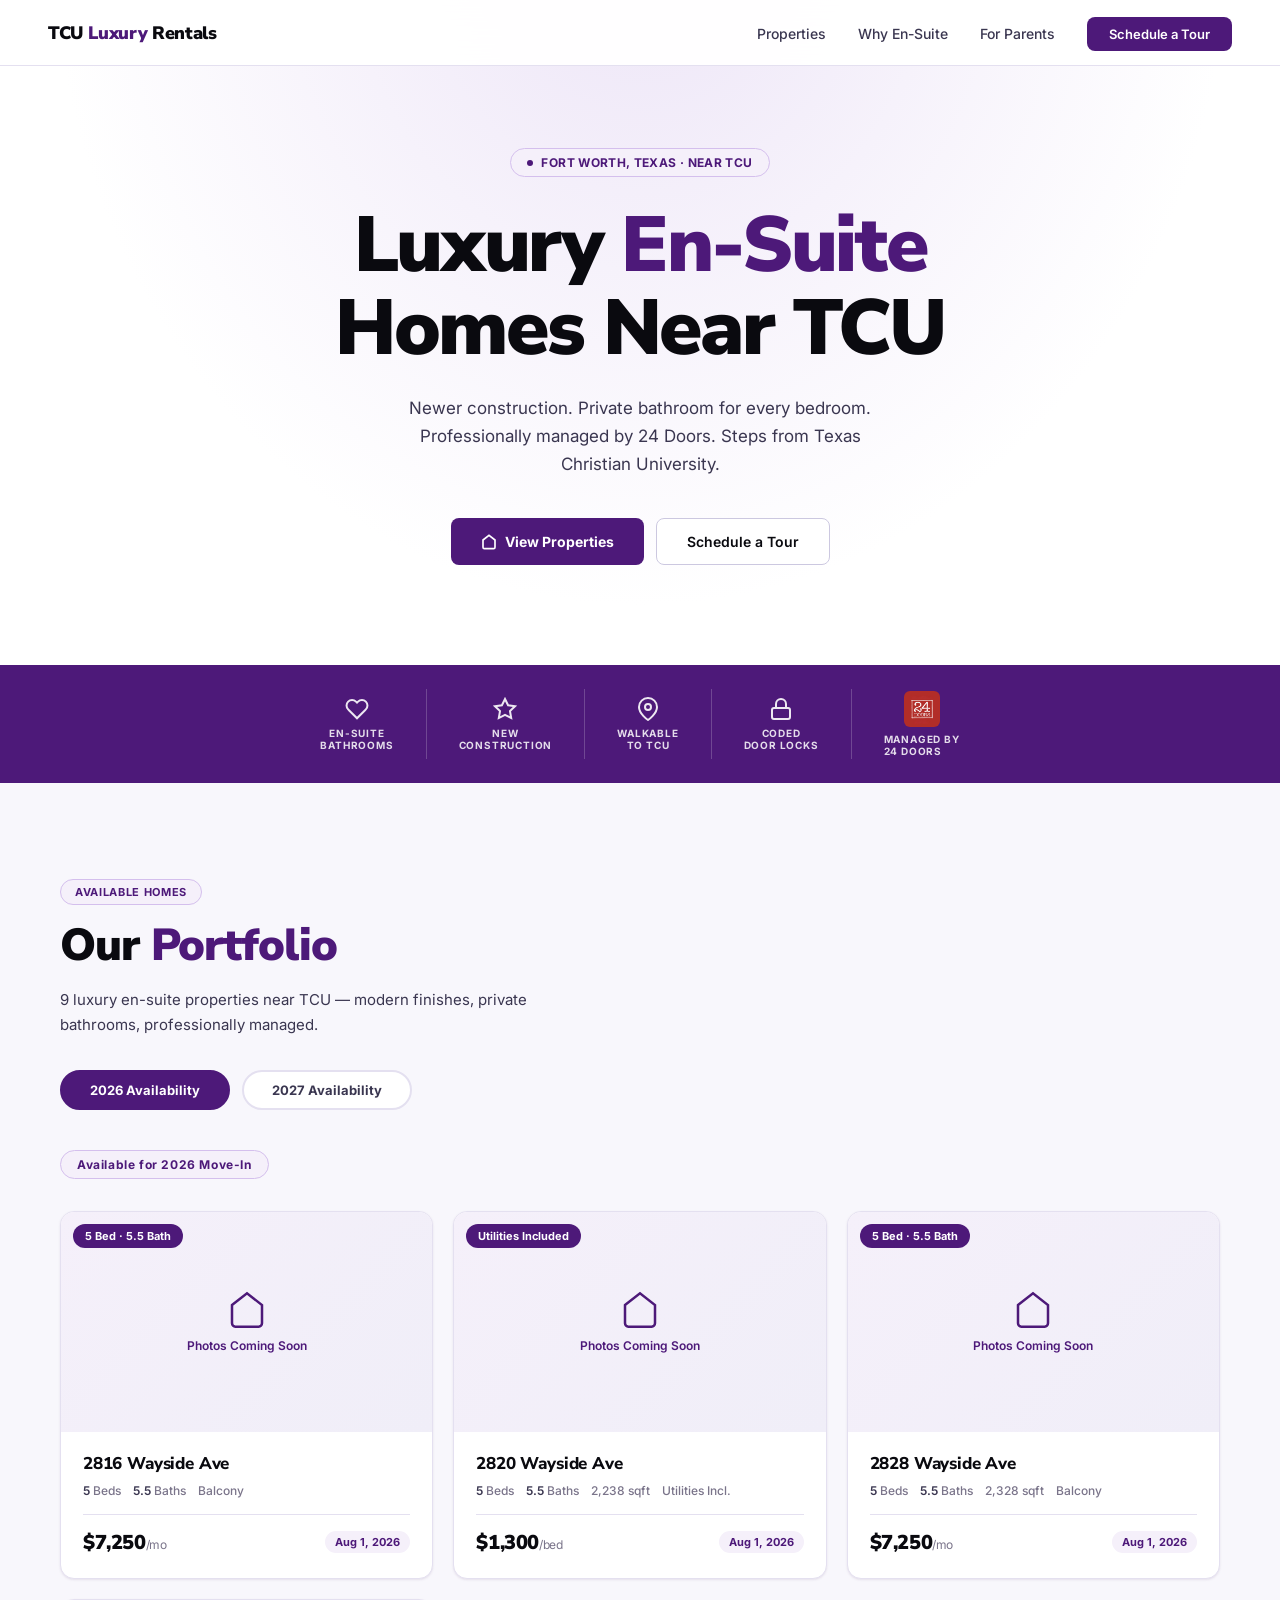
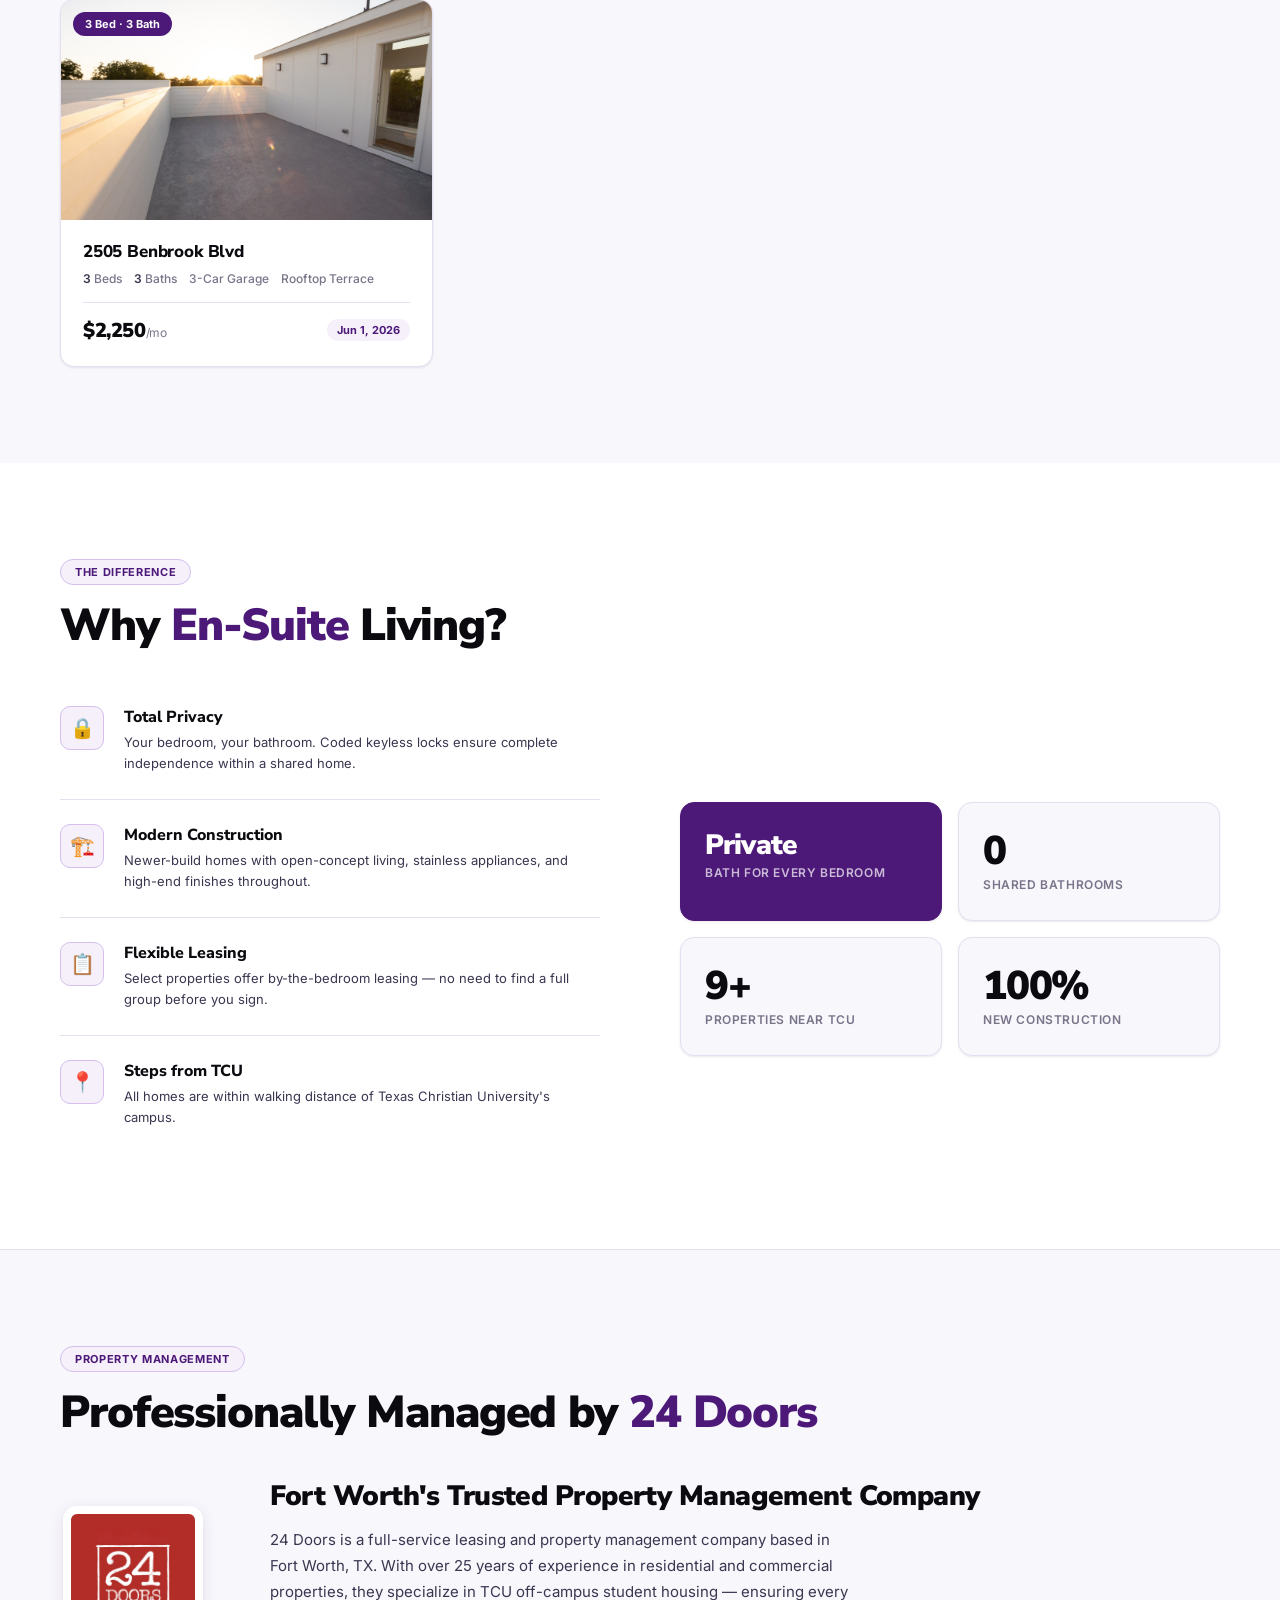
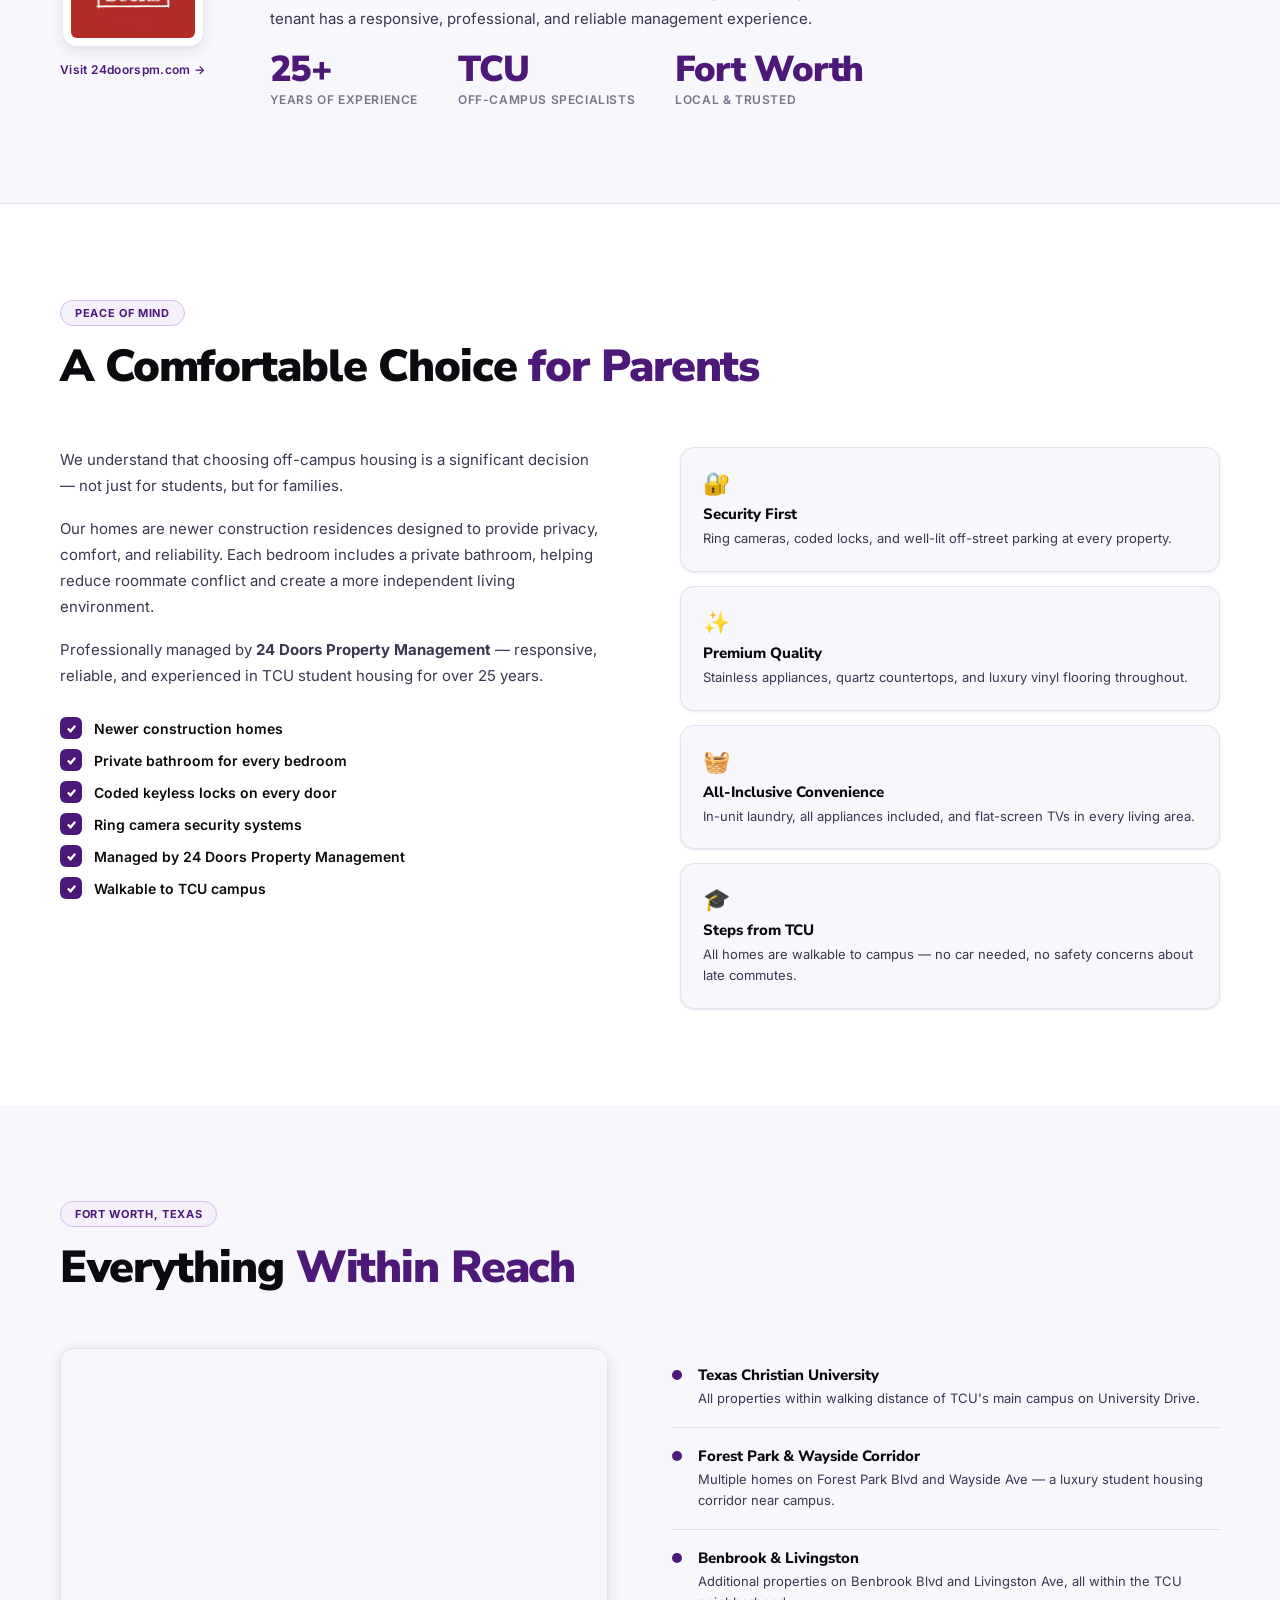
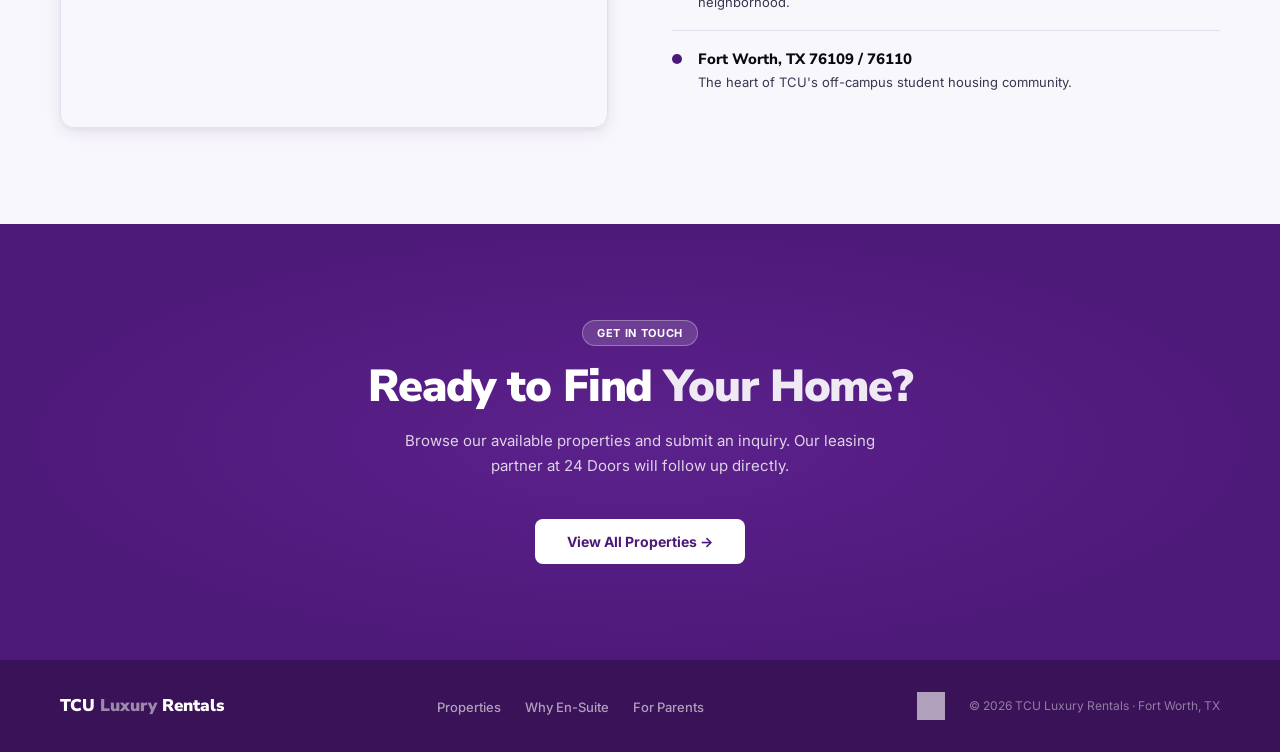
==== commit 00a2169e: "Fix 24 Doors logo in trust bar" ====
--- a/index.html
+++ b/index.html
@@ -36,7 +36,7 @@
     .trust-item svg{width:24px;height:24px;opacity:0.9}
     .trust-item-label{font-size:10px;font-weight:700;color:rgba(255,255,255,0.85);letter-spacing:0.08em;text-transform:uppercase;text-align:center}
     .trust-managed{display:flex;flex-direction:column;align-items:center;gap:6px;padding:8px 32px}
-    .trust-managed img{height:28px;width:auto;filter:brightness(0) invert(1);opacity:0.9}
+    .trust-managed img{height:36px;width:auto;opacity:1;border-radius:6px}
     .trust-managed-label{font-size:10px;font-weight:700;color:rgba(255,255,255,0.85);letter-spacing:0.08em;text-transform:uppercase}
     section{padding:96px 48px}.section-inner{max-width:1160px;margin:0 auto}
     .section-label{display:inline-block;font-size:11px;font-weight:700;color:var(--purple);background:var(--purple-bg);border:1px solid var(--purple-border);padding:5px 14px;border-radius:999px;margin-bottom:16px;letter-spacing:0.06em;text-transform:uppercase}
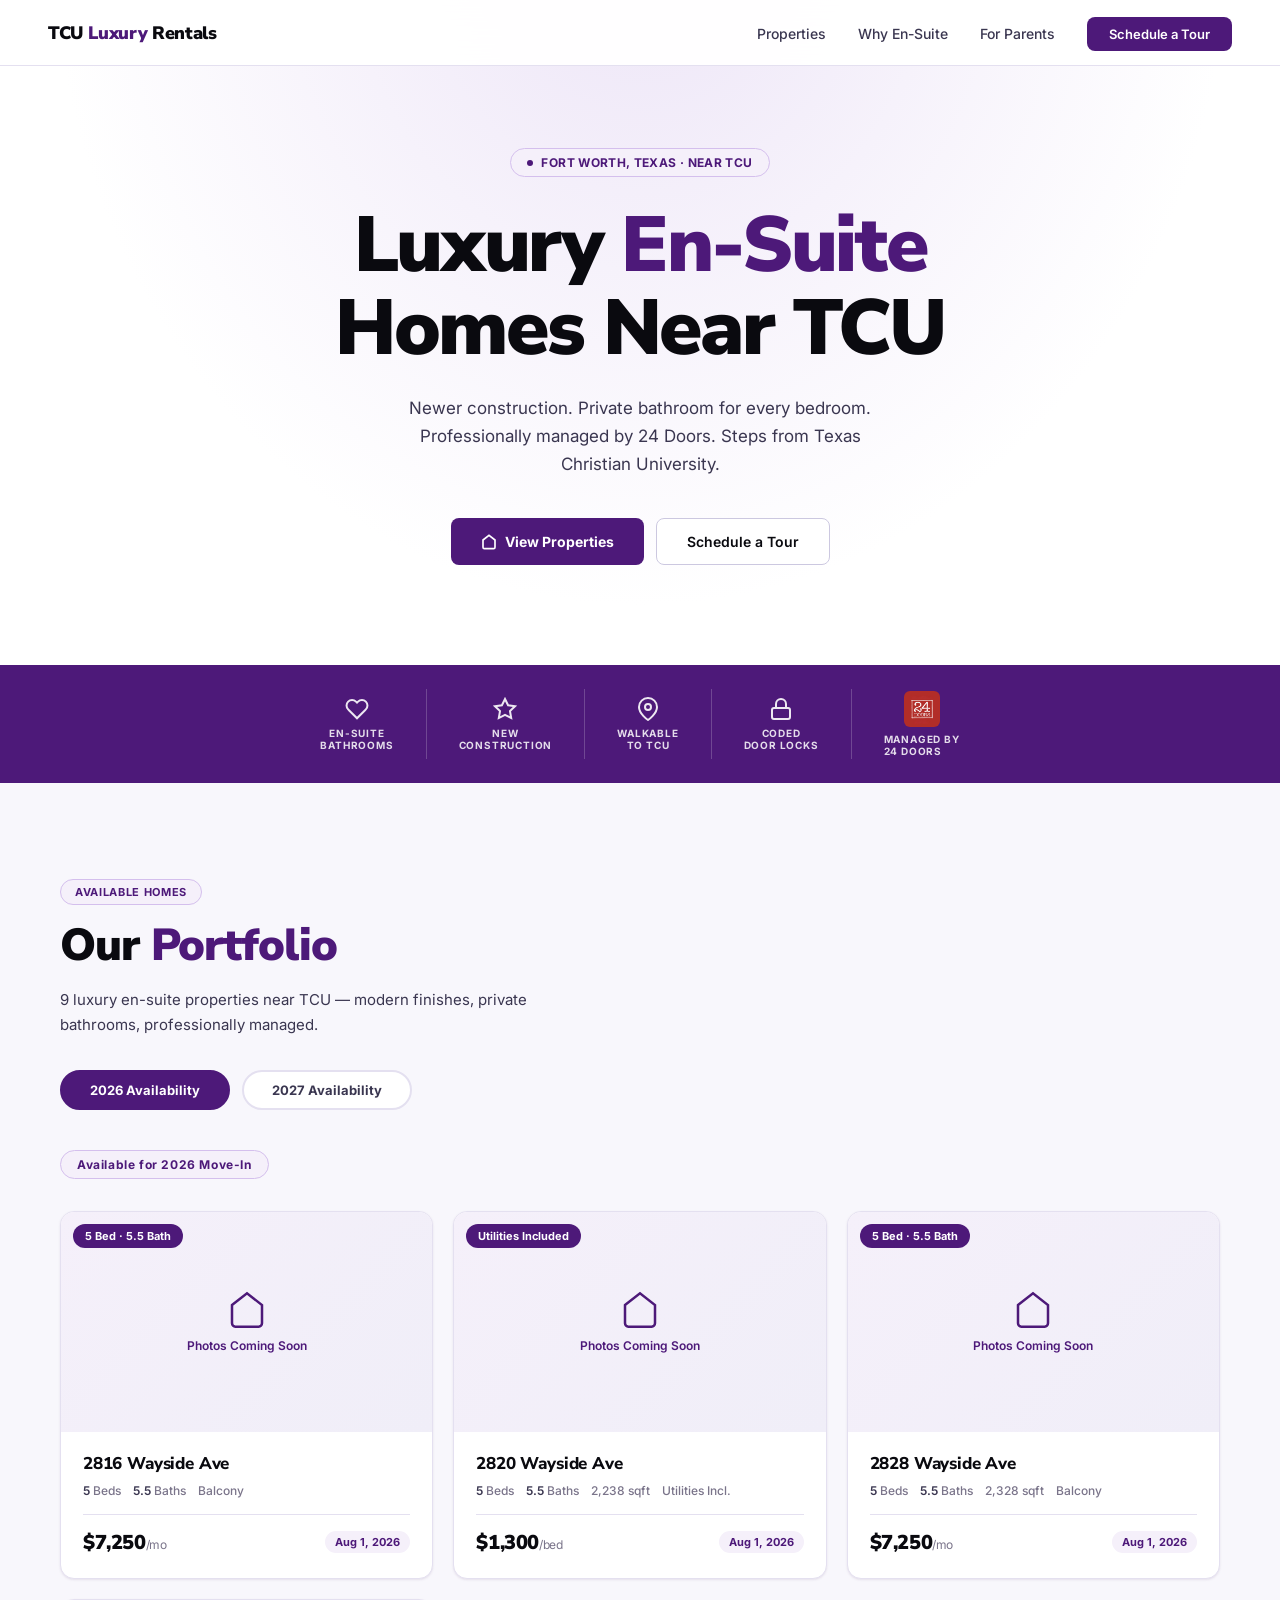
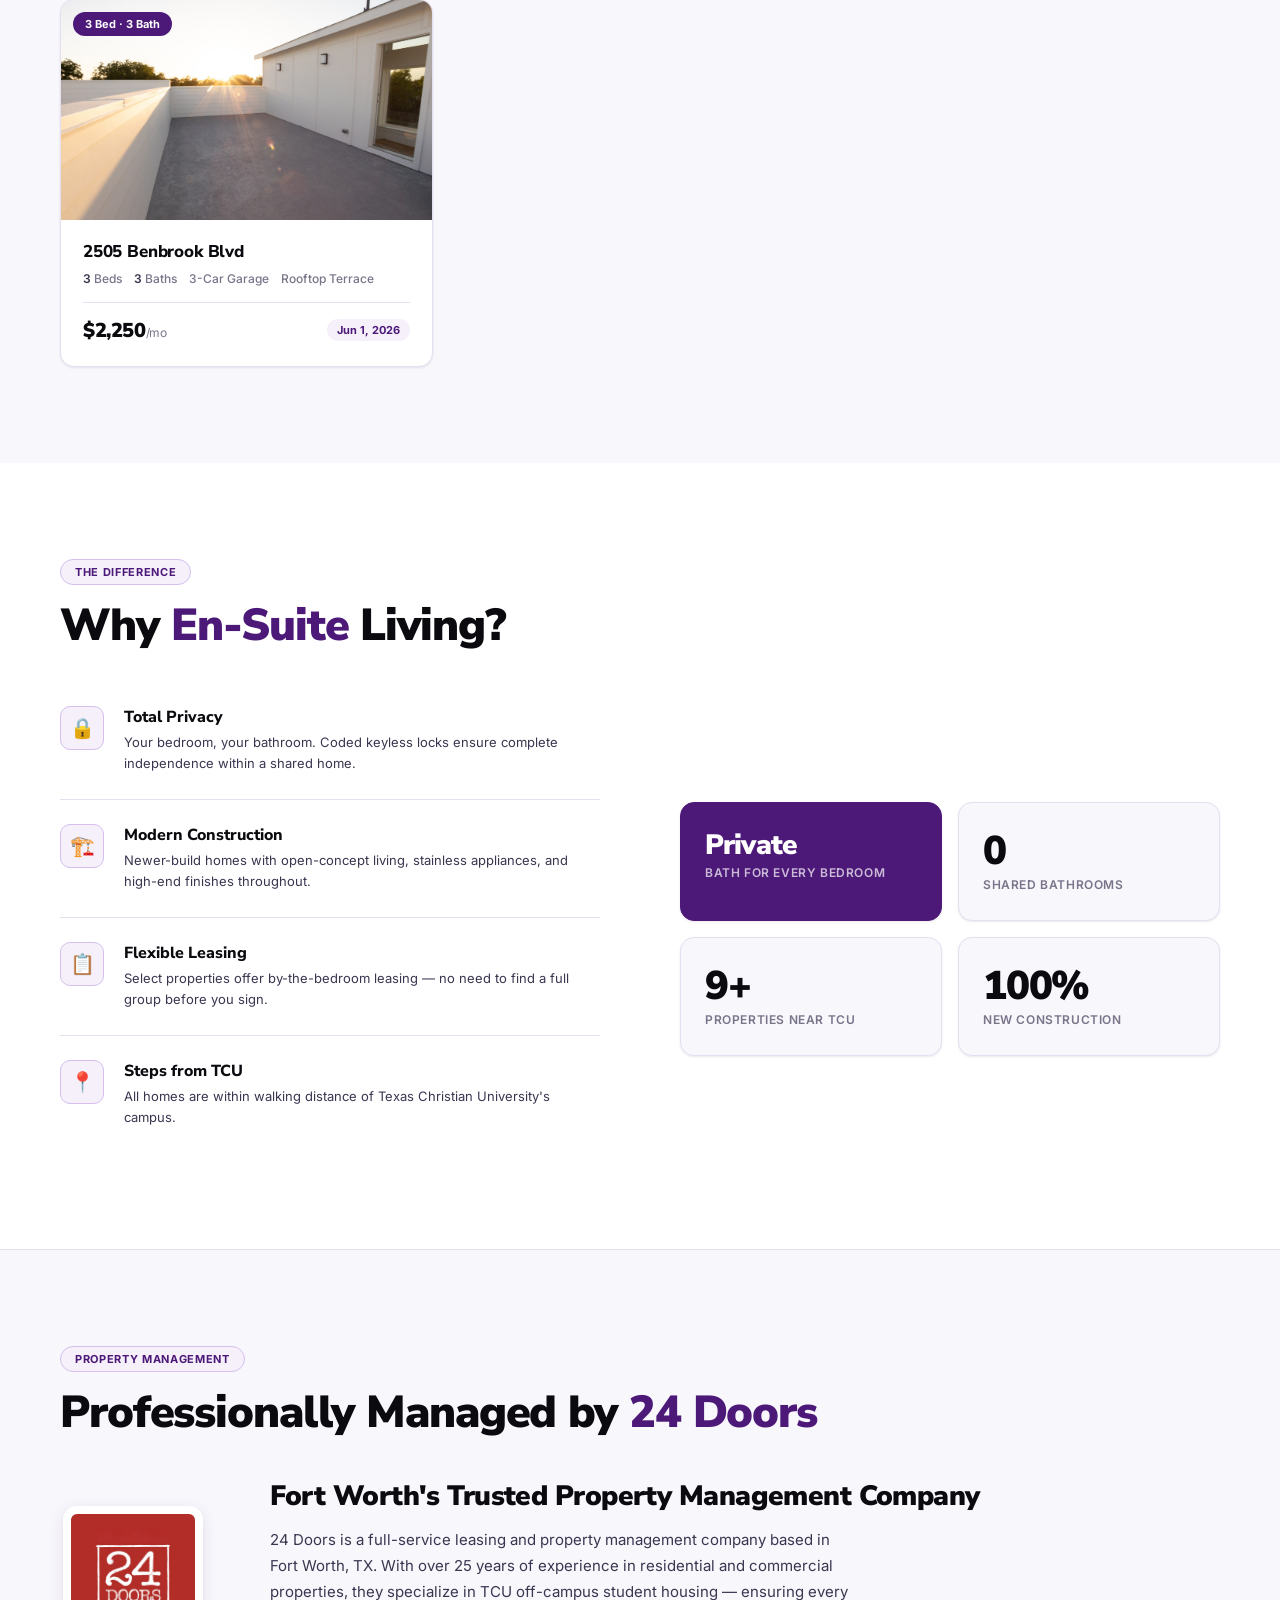
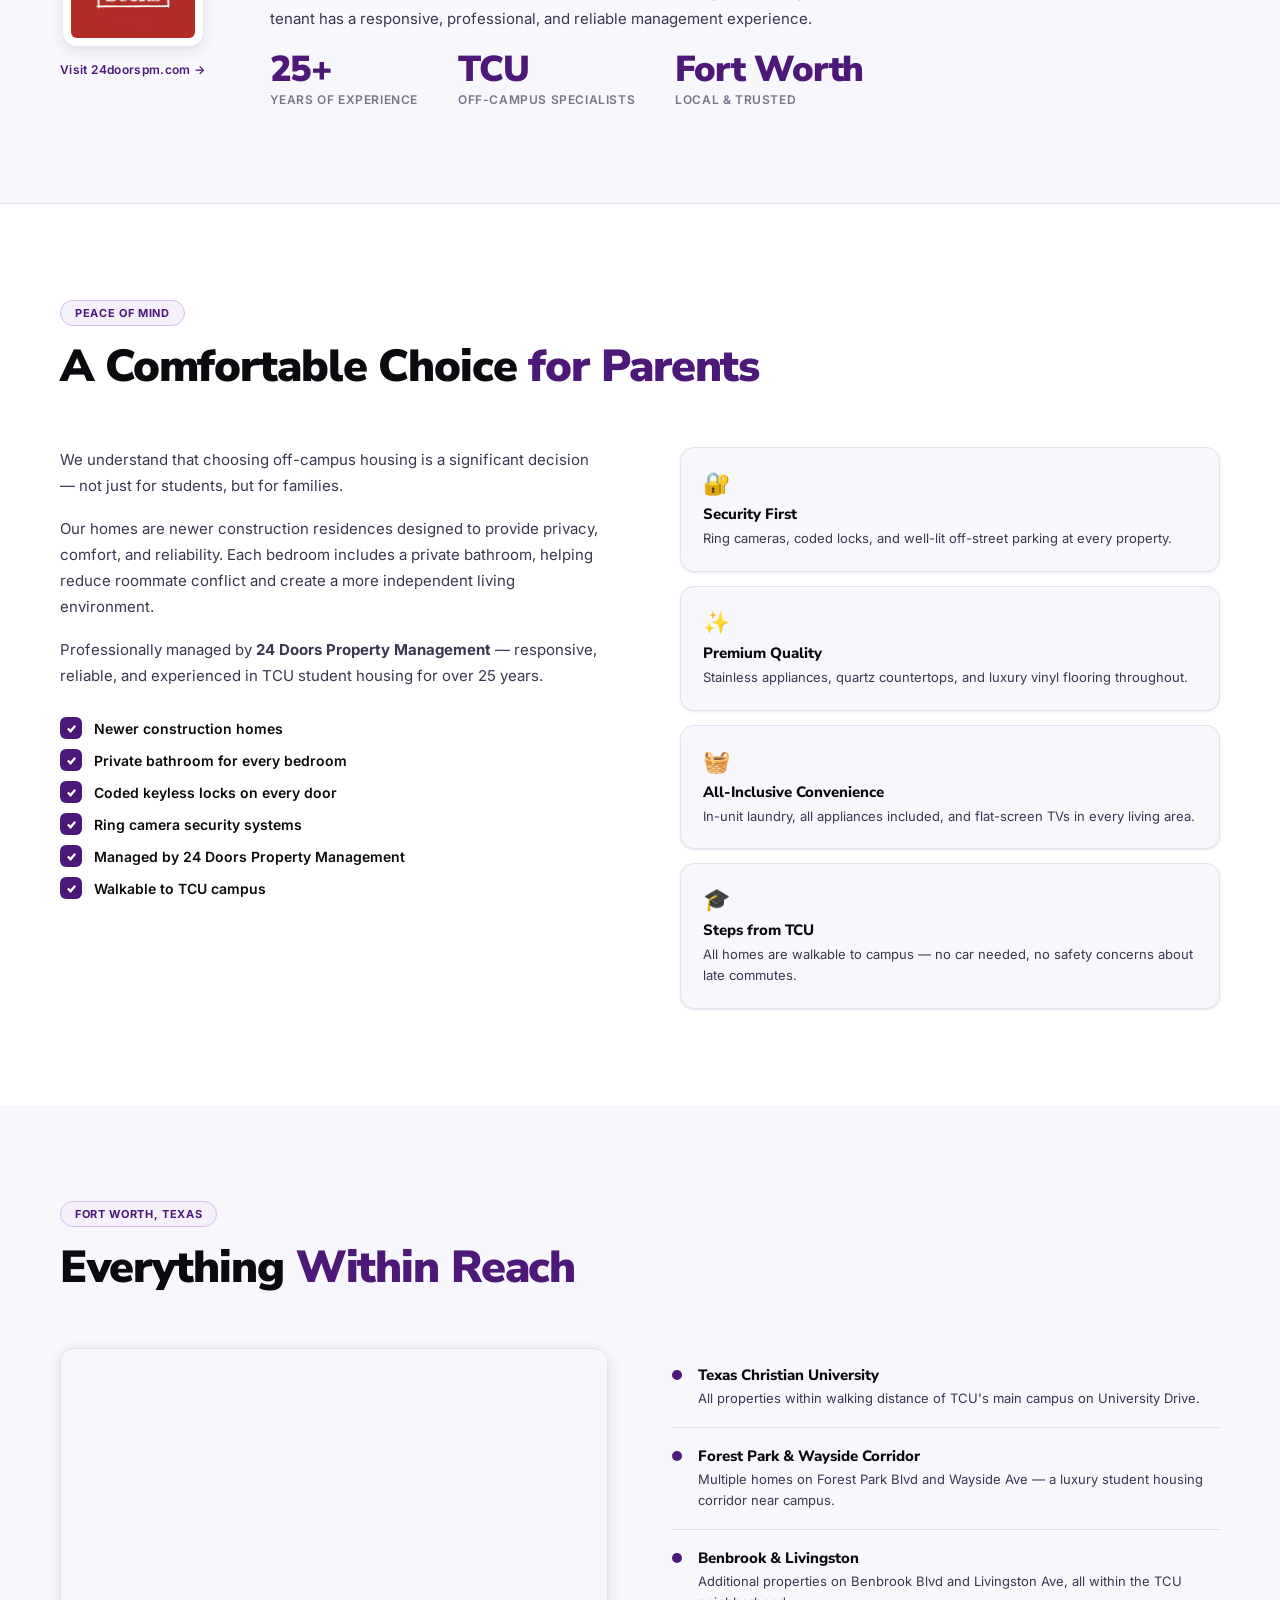
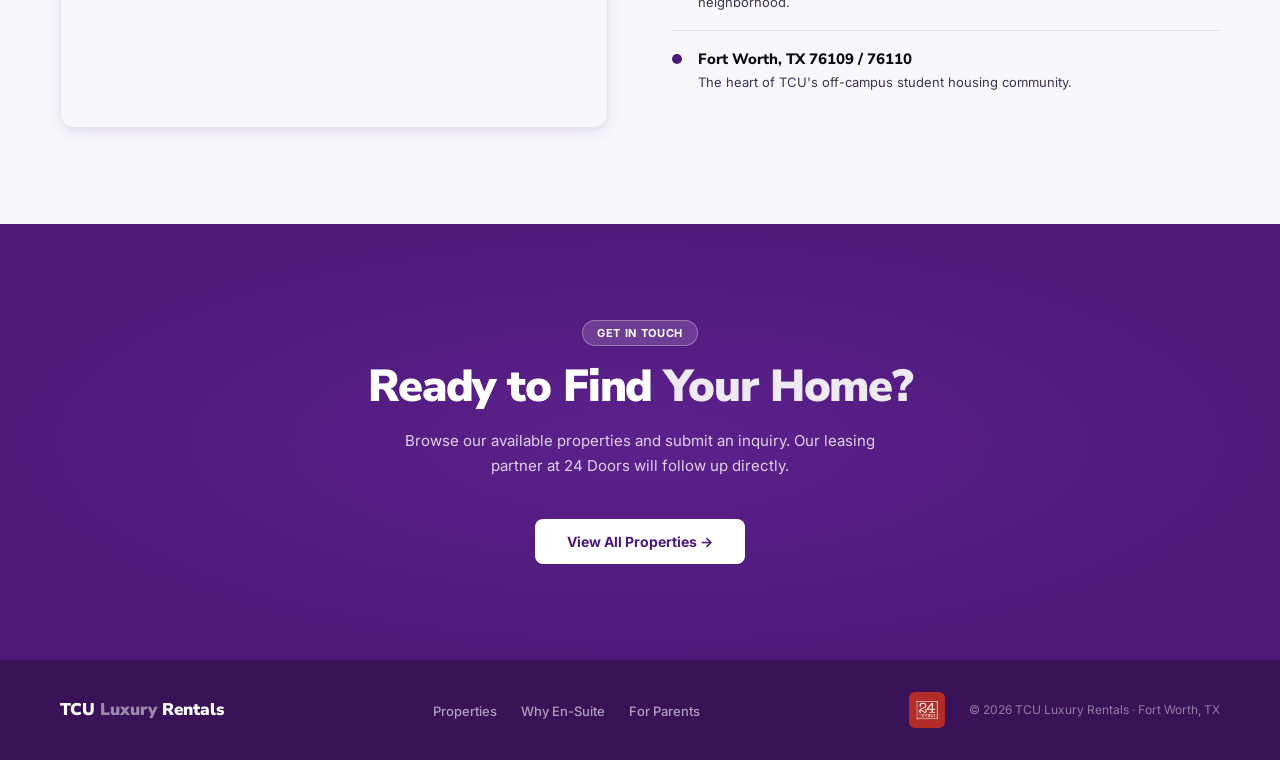
==== commit de6d6d70: "footer corrected" ====
--- a/index.html
+++ b/index.html
@@ -130,7 +130,7 @@
     .footer-logo{font-family:'Nunito Sans',sans-serif;font-size:17px;font-weight:900;color:white}
     .footer-logo span{color:rgba(255,255,255,0.5)}
     .footer-right{display:flex;align-items:center;gap:24px}
-    .footer-24doors{height:28px;width:auto;filter:brightness(0) invert(1);opacity:0.6}
+    .footer-24doors{height:36px;width:auto;opacity:1;border-radius:6px}
     .footer-copy{font-size:12px;color:rgba(255,255,255,0.45)}
     .footer-links{display:flex;gap:24px;list-style:none}
     .footer-links a{font-size:13px;color:rgba(255,255,255,0.6);text-decoration:none;font-weight:500}
